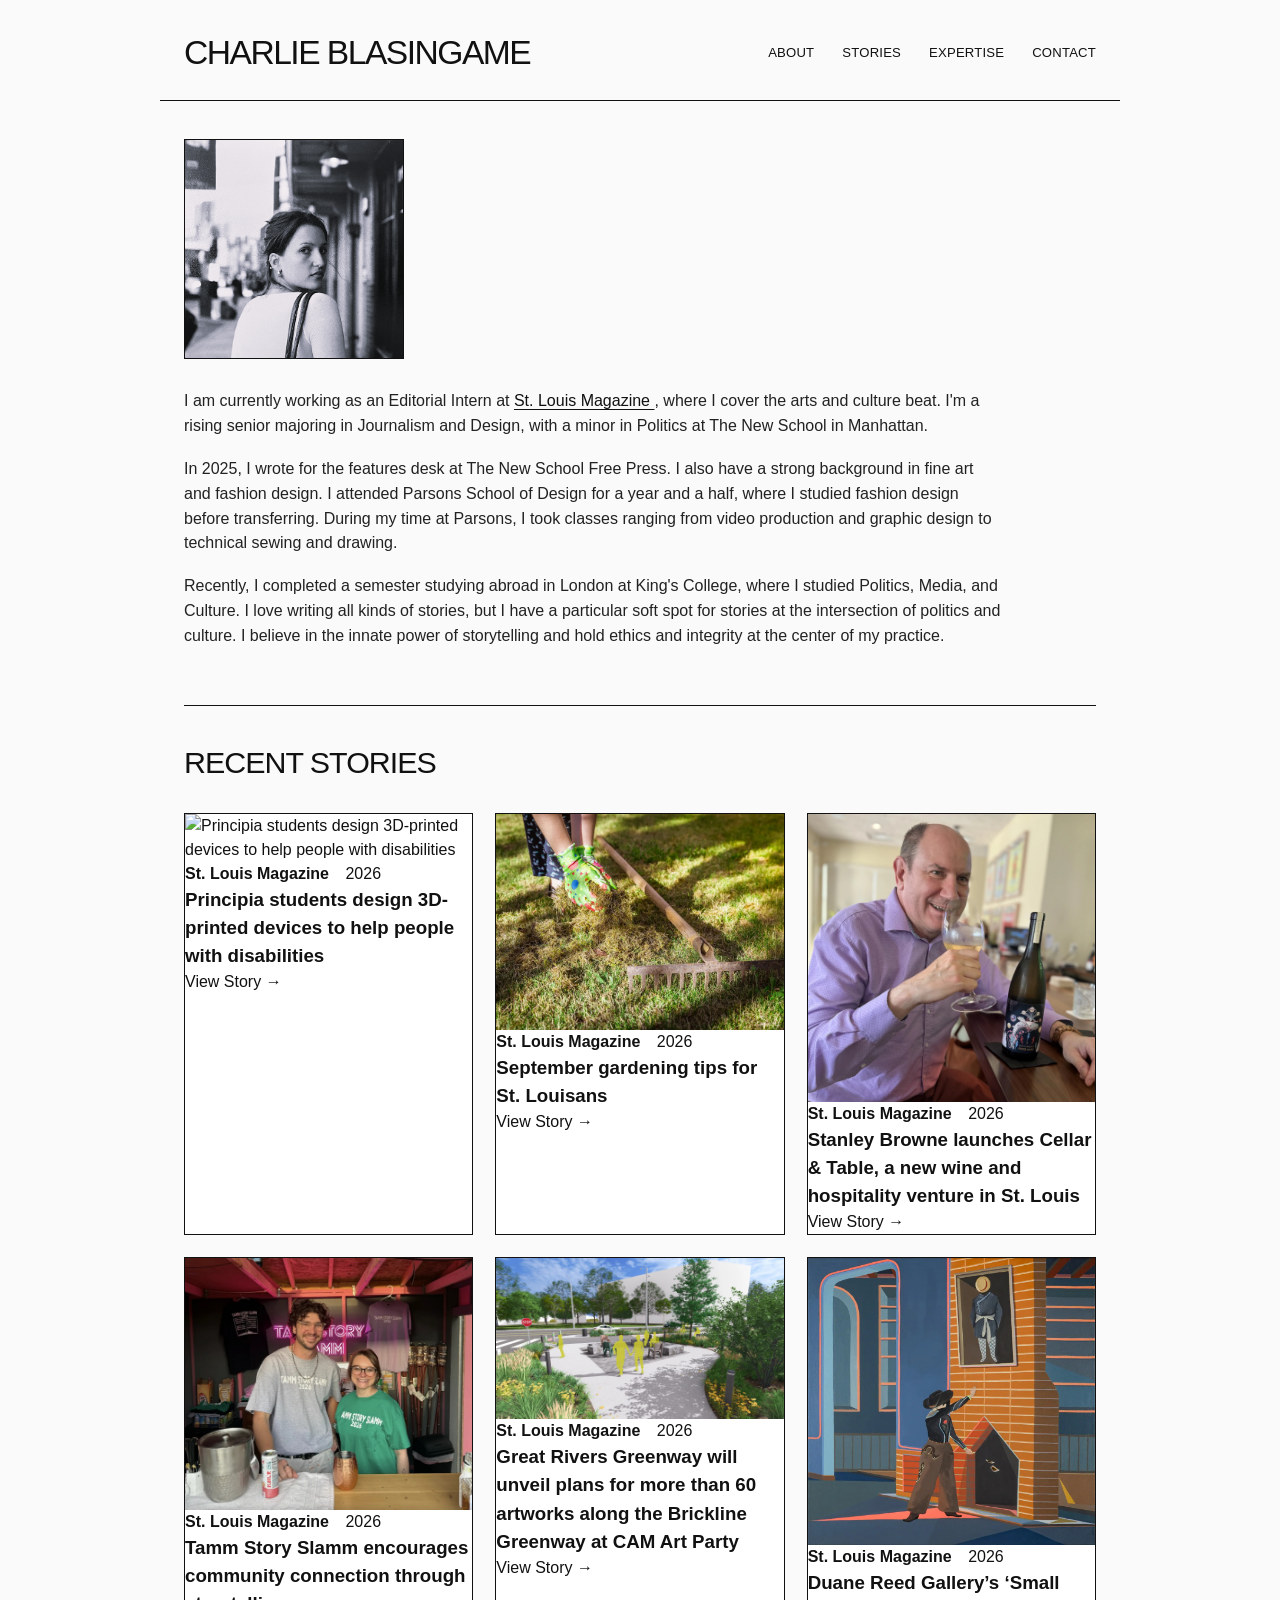
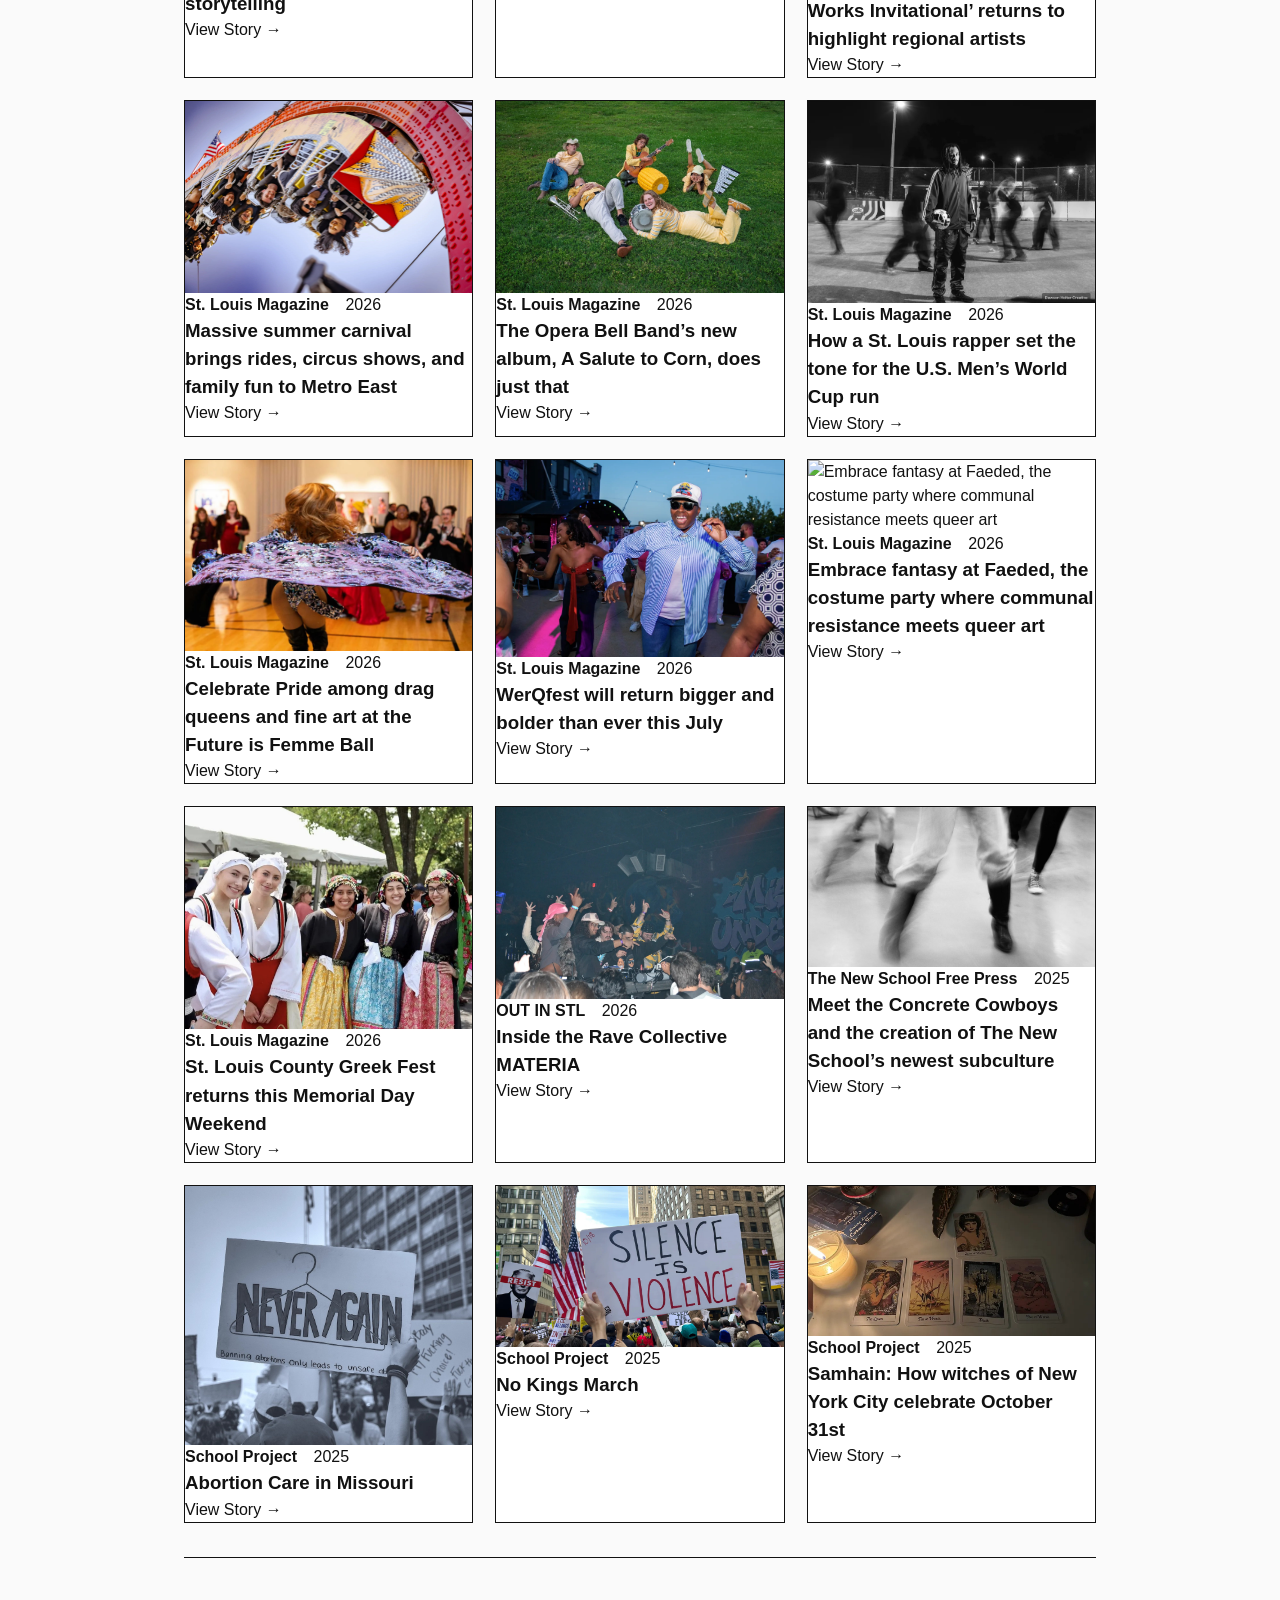
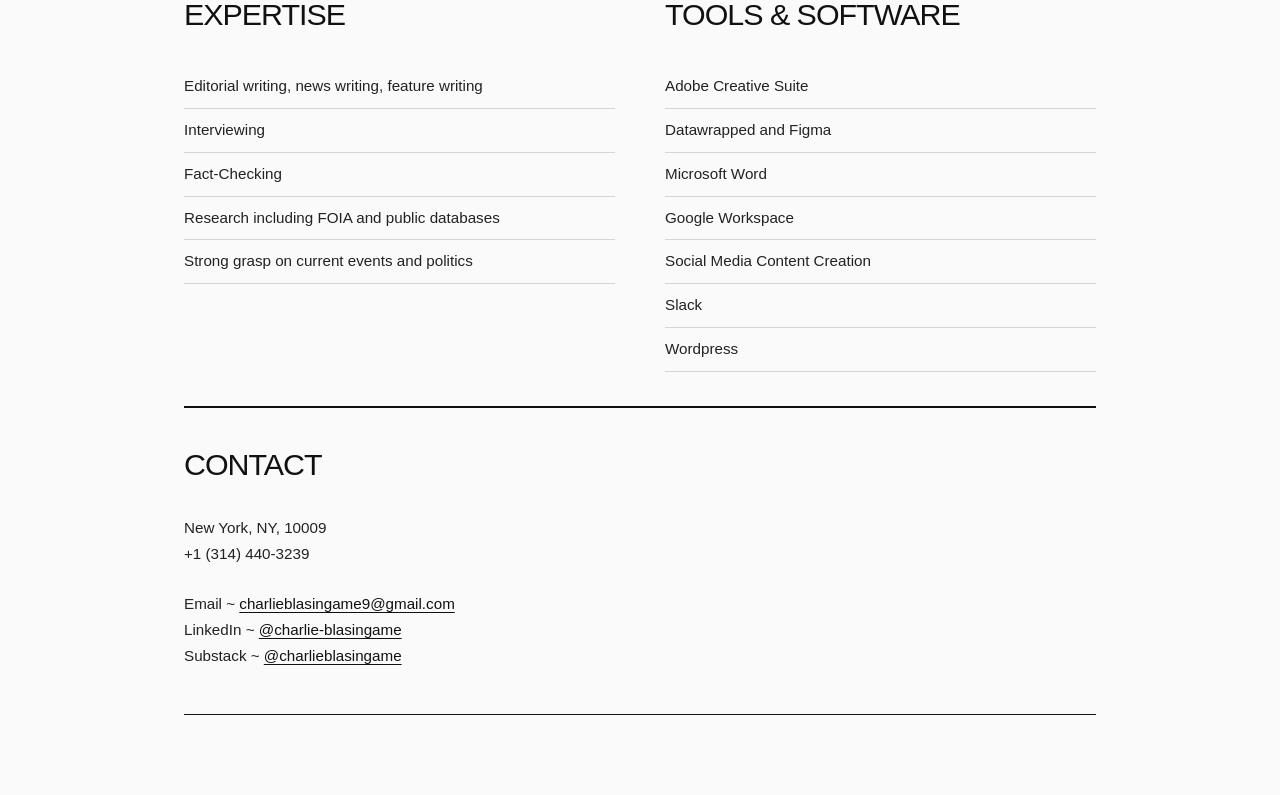
==== index.html @ 8c3e6a8a "Add files via upload" ====
<!DOCTYPE html>
<html lang="en">

<head>

    <meta charset="UTF-8">

    <meta name="viewport" content="width=device-width, initial-scale=1.0">

    <title>Charlie Blasingame | Portfolio</title>

    <link rel="stylesheet" href="style.css">

</head>


<body>


    <!-- =========================================
         HEADER / NAVIGATION
    ========================================== -->

    <header>

        <div class="site-title">
            Charlie Blasingame
        </div>

        <nav>

            <a href="#about">
                About
            </a>

            <a href="#stories">
                Stories
            </a>

            <a href="#expertise">
                Expertise
            </a>

            <a href="#contact">
                Contact
            </a>

        </nav>

    </header>



    <main class="container">


        <!-- =========================================
             ABOUT
        ========================================== -->

        <section id="about" class="about-section">


            <div class="profile-image-container">

                <!--
                    Place your profile photo here:
                    images/profile.jpg
                -->

                <img
                    src="images/profile.jpg"
                    alt="Charlie Blasingame"
                    class="profile-img"
                >

            </div>



            <div class="bio-content">


                <p>
                    I am currently working as an Editorial Intern at
                    <a
                        href="https://www.stlmag.com/author/charlie-blasingame/"
                        target="_blank"
                    >
                        St. Louis Magazine
                    </a>,
                    where I cover the arts and culture beat. I'm a rising senior
                    majoring in Journalism and Design, with a minor in Politics
                    at The New School in Manhattan.
                </p>


                <p>
                    In 2025, I wrote for the features desk at The New School
                    Free Press. I also have a strong background in fine art and
                    fashion design. I attended Parsons School of Design for a
                    year and a half, where I studied fashion design before
                    transferring. During my time at Parsons, I took classes
                    ranging from video production and graphic design to
                    technical sewing and drawing.
                </p>


                <p>
                    Recently, I completed a semester studying abroad in London
                    at King's College, where I studied Politics, Media, and
                    Culture. I love writing all kinds of stories, but I have a
                    particular soft spot for stories at the intersection of
                    politics and culture. I believe in the innate power of
                    storytelling and hold ethics and integrity at the center
                    of my practice.
                </p>


            </div>

        </section>



        <!-- =========================================
             DIVIDER
        ========================================== -->

        <hr class="divider">



        <!-- =========================================
             STORIES
        ========================================== -->

        <section id="stories" class="stories-section">


            <h2 class="section-title">
                Recent Stories
            </h2>


            <!--
                Story cards are automatically generated
                by script.js
            -->

            <div
                class="stories-grid"
                id="stories-grid"
            ></div>


        </section>



        <!-- =========================================
             DIVIDER
        ========================================== -->

        <hr class="divider">



        <!-- =========================================
             EXPERTISE & TOOLS
        ========================================== -->

        <section
            id="expertise"
            class="skills-section"
        >


            <!-- EXPERTISE -->

            <div class="skills-col">


                <h2 class="section-title">
                    Expertise
                </h2>


                <ul class="clean-list">

                    <li>
                        Editorial writing, news writing, feature writing
                    </li>

                    <li>
                        Interviewing
                    </li>

                    <li>
                        Fact-Checking
                    </li>

                    <li>
                        Research including FOIA and public databases
                    </li>

                    <li>
                        Strong grasp on current events and politics
                    </li>

                </ul>


            </div>



            <!-- TOOLS -->

            <div class="skills-col">


                <h2 class="section-title">
                    Tools &amp; Software
                </h2>


                <ul class="clean-list">

                    <li>
                        Adobe Creative Suite
                    </li>

                    <li>
                        Datawrapped and Figma
                    </li>

                    <li>
                        Microsoft Word
                    </li>

                    <li>
                        Google Workspace
                    </li>

                    <li>
                        Social Media Content Creation
                    </li>

                    <li>
                        Slack
                    </li>

                    <li>
                        Wordpress
                    </li>

                </ul>


            </div>


        </section>



        <!-- =========================================
             DIVIDER
        ========================================== -->

        <hr class="divider">



        <!-- =========================================
             CONTACT
        ========================================== -->

        <section
            id="contact"
            class="contact-section"
        >


            <h2 class="section-title">
                Contact
            </h2>


            <p>
                New York, NY, 10009
            </p>


            <p>
                +1 (314) 440-3239
            </p>


            <br>


            <p>
                Email ~
                <a href="mailto:charlieblasingame9@gmail.com">
                    charlieblasingame9@gmail.com
                </a>
            </p>


            <p>
                LinkedIn ~
                <a
                    href="https://linkedin.com/in/charlie-blasingame"
                    target="_blank"
                >
                    @charlie-blasingame
                </a>
            </p>


            <p>
                Substack ~
                <a
                    href="https://substack.com/@charlieblasingame"
                    target="_blank"
                >
                    @charlieblasingame
                </a>
            </p>


        </section>


    </main>



    <!-- =========================================
         STORY ARTICLE MODAL
    ========================================== -->

    <div
        id="story-modal"
        class="modal"
    >


        <div class="modal-content">


            <!-- CLOSE BUTTON -->

            <button
                class="close-btn"
                id="close-modal"
                aria-label="Close article preview"
            >
                &times;
            </button>



            <!-- STORY IMAGE -->

            <img
                id="modal-image"
                src=""
                alt=""
                class="modal-cover"
            >



            <!-- PUBLICATION / YEAR -->

            <div class="modal-meta">

                <span
                    id="modal-publication"
                    class="pub-tag"
                ></span>


                <span
                    id="modal-year"
                    class="year-tag"
                ></span>

            </div>



            <!-- STORY TITLE -->

            <h2
                id="modal-title"
                class="modal-heading"
            ></h2>



            <!-- STORY DESCRIPTION -->

            <div
                id="modal-overview"
                class="modal-description"
            ></div>



            <!-- ORIGINAL ARTICLE -->

            <a
                id="modal-link"
                href="#"
                target="_blank"
                class="read-more-btn"
            >
                Read Original Article &rarr;
            </a>


        </div>


    </div>



    <!-- =========================================
         JAVASCRIPT
    ========================================== -->

    <script src="script.js"></script>


</body>

</html>
---- style.css ----
/*
   CHARLIE BLASINGAME
   Editorial Journalism Portfolio
   Inspired by the clean typographic layout
   of the supplied reference image
*/


/* =========================================
   GLOBAL RESET
========================================= */

* {
    box-sizing: border-box;
    margin: 0;
    padding: 0;
}


/* =========================================
   SMOOTH SCROLLING
========================================= */

html {
    scroll-behavior: smooth;
}


/* =========================================
   BODY
========================================= */

body {
    font-family: Helvetica, Arial, sans-serif;
    background-color: #fafafa;
    color: #111;
    line-height: 1.5;
    padding-bottom: 80px;
}


/* Prevent background scrolling when modal is open */

body.modal-open {
    overflow: hidden;
}


/* =========================================
   MAIN CONTAINER
========================================= */

.container {
    max-width: 960px;
    margin: 0 auto;
    padding: 0 24px;
}


/* =========================================
   HEADER
========================================= */

header {
    max-width: 960px;
    margin: 0 auto;

    padding: 28px 24px 22px;

    display: flex;
    justify-content: space-between;
    align-items: center;

    border-bottom: 1px solid #111;
}


/* =========================================
   SITE TITLE
========================================= */

.site-title {
    font-family: Helvetica, Arial, sans-serif;

    font-size: 2.1rem;

    font-weight: 400;

    letter-spacing: -1.5px;

    color: #111;

    text-transform: uppercase;
}


/* =========================================
   NAVIGATION
========================================= */

nav {
    display: flex;
    align-items: center;
}


nav a {
    font-family: Helvetica, Arial, sans-serif;

    text-decoration: none;

    color: #111;

    margin-left: 28px;

    font-size: 0.82rem;

    font-weight: 400;

    text-transform: uppercase;

    letter-spacing: 0.2px;

    transition: opacity 0.2s ease;
}


nav a:hover {
    opacity: 0.5;
}


/* =========================================
   ABOUT SECTION
========================================= */

.about-section {
    margin-top: 0;

    padding-top: 38px;
    padding-bottom: 38px;
}


/* =========================================
   PROFILE IMAGE
========================================= */

.profile-image-container {
    margin-bottom: 30px;
}


.profile-img {
    width: 220px;
    height: 220px;

    object-fit: cover;

    border-radius: 0;

    border: 1px solid #111;

    display: block;
}


/* =========================================
   BIO
========================================= */

.bio-content p {
    font-family: Helvetica, Arial, sans-serif;

    font-size: 1rem;

    line-height: 1.55;

    color: #222;

    margin-bottom: 18px;

    max-width: 820px;
}


.bio-content a {
    color: #111;

    text-decoration: underline;

    text-underline-offset: 3px;
}


/* =========================================
   HORIZONTAL LINES
========================================= */

/*
   These create the strong editorial
   magazine-style section divisions.
*/

.divider {
    border: none;

    border-top: 1px solid #111;

    margin: 0;

    height: 0;
}


/* =========================================
   SECTION TITLES
========================================= */

.section-title {
    font-family: Helvetica, Arial, sans-serif;

    font-size: 1.9rem;

    font-weight: 400;

    letter-spacing: -1px;

    text-transform: uppercase;

    color: #111;

    margin-bottom: 28px;
}


/* =========================================
   STORIES SECTION
========================================= */

.stories-section {
    padding-top: 34px;
    padding-bottom: 34px;
}


/* =========================================
   STORIES GRID
========================================= */

.stories-grid {
    display: grid;

    grid-template-columns:
        repeat(auto-fill, minmax(280px, 1fr));

    gap: 22px;
}


/* =========================================
   STORY CARDS
========================================= */

.story-card {
    background: #fff;

    border: 1px solid #111;

    cursor: pointer;

    display: flex;

    flex-direction: column;

    transition:
        transform 0.2s ease,
        box-shadow 0.2s ease;
}


.story-card:hover {
    transform: translateY(-3px);

    box-shadow:
        5px 5px 0 #111;
}


/* =========================================
   CARD IMAGE
========================================= */

.card-image {
    width: 100%;

    height: 180px;

    object-fit: cover;

    display: block;

    border-bottom: 1px solid #111;
}


/* =========================================
   CARD BODY
========================================= */

.card-body {
    padding: 17px;

    display: flex;

    flex-direction: column;

    flex-grow: 1;
}


/* =========================================
   CARD META
========================================= */

.card-meta {
    display: flex;

    justify-content: space-between;

    font-family: Helvetica, Arial, sans-serif;

    font-size: 0.7rem;

    color: #555;

    text-transform: uppercase;

    letter-spacing: 0.4px;

    margin-bottom: 12px;
}


/* =========================================
   CARD TITLE
========================================= */

.card-title {
    font-family: Helvetica, Arial, sans-serif;

    font-size: 1.15rem;

    line-height: 1.25;

    color: #111;

    font-weight: 500;

    letter-spacing: -0.3px;
}


/* =========================================
   EXPERTISE SECTION
========================================= */

.skills-section {
    display: grid;

    grid-template-columns: 1fr 1fr;

    gap: 50px;

    padding-top: 34px;
    padding-bottom: 34px;
}


/* =========================================
   LISTS
========================================= */

.clean-list {
    list-style: none;
}


.clean-list li {
    font-family: Helvetica, Arial, sans-serif;

    font-size: 0.95rem;

    color: #222;

    padding: 10px 0;

    border-bottom: 1px solid #d5d5d5;
}


/* =========================================
   CONTACT SECTION
========================================= */

/*
   The contact section now has a line above
   and a line below, like the reference.
*/

.contact-section {
    padding-top: 34px;

    padding-bottom: 45px;

    border-top: 1px solid #111;

    border-bottom: 1px solid #111;
}


/* =========================================
   CONTACT TEXT
========================================= */

.contact-section p {
    font-family: Helvetica, Arial, sans-serif;

    font-size: 0.95rem;

    line-height: 1.7;

    color: #222;
}


.contact-section a {
    color: #111;

    text-decoration: underline;

    text-underline-offset: 3px;
}


/* =========================================
   MODAL
========================================= */

.modal {
    display: none;

    position: fixed;

    top: 0;
    left: 0;

    width: 100%;
    height: 100%;

    background: rgba(0, 0, 0, 0.75);

    z-index: 1000;

    justify-content: center;

    align-items: center;

    padding: 20px;
}


/* =========================================
   MODAL CONTENT
========================================= */

.modal-content {
    background: #fff;

    max-width: 600px;

    width: 100%;

    padding: 32px;

    position: relative;

    border-radius: 0;

    border: 1px solid #111;

    max-height: 90vh;

    overflow-y: auto;
}


/* =========================================
   CLOSE BUTTON
========================================= */

.close-btn {
    position: absolute;

    top: 12px;

    right: 18px;

    font-size: 2rem;

    line-height: 1;

    background: none;

    border: none;

    cursor: pointer;

    color: #111;

    font-family: Helvetica, Arial, sans-serif;
}


/* =========================================
   MODAL IMAGE
========================================= */

.modal-cover {
    width: 100%;

    height: 240px;

    object-fit: cover;

    margin-bottom: 20px;

    border-bottom: 1px solid #111;
}


/* =========================================
   MODAL META
========================================= */

.modal-meta {
    margin-bottom: 10px;

    font-family: Helvetica, Arial, sans-serif;

    font-size: 0.75rem;

    color: #555;

    text-transform: uppercase;
}


.pub-tag {
    font-weight: 600;

    margin-right: 12px;
}


/* =========================================
   MODAL HEADING
========================================= */

.modal-heading {
    font-family: Helvetica, Arial, sans-serif;

    font-size: 1.6rem;

    line-height: 1.2;

    font-weight: 500;

    letter-spacing: -0.5px;

    margin-bottom: 16px;
}


/* =========================================
   MODAL DESCRIPTION
========================================= */

.modal-description {
    font-family: Helvetica, Arial, sans-serif;

    font-size: 0.95rem;

    line-height: 1.6;

    color: #333;

    margin-bottom: 24px;
}


/* =========================================
   READ ARTICLE BUTTON
========================================= */

.read-more-btn {
    display: inline-block;

    background: #111;

    color: #fff;

    padding: 12px 24px;

    text-decoration: none;

    font-family: Helvetica, Arial, sans-serif;

    font-size: 0.8rem;

    text-transform: uppercase;

    letter-spacing: 0.3px;

    transition: background 0.2s ease;
}


.read-more-btn:hover {
    background: #444;
}


/* =========================================
   RESPONSIVE DESIGN
========================================= */

@media (max-width: 650px) {

    header {
        flex-direction: column;

        align-items: flex-start;

        gap: 20px;

        padding-top: 24px;
    }


    .site-title {
        font-size: 1.8rem;
    }


    nav {
        width: 100%;

        flex-wrap: wrap;
    }


    nav a {
        margin-left: 0;

        margin-right: 20px;

        margin-bottom: 8px;
    }


    .skills-section {
        grid-template-columns: 1fr;

        gap: 35px;
    }


    .stories-grid {
        grid-template-columns: 1fr;
    }


    .profile-img {
        width: 180px;

        height: 180px;
    }


    .section-title {
        font-size: 1.6rem;
    }
}
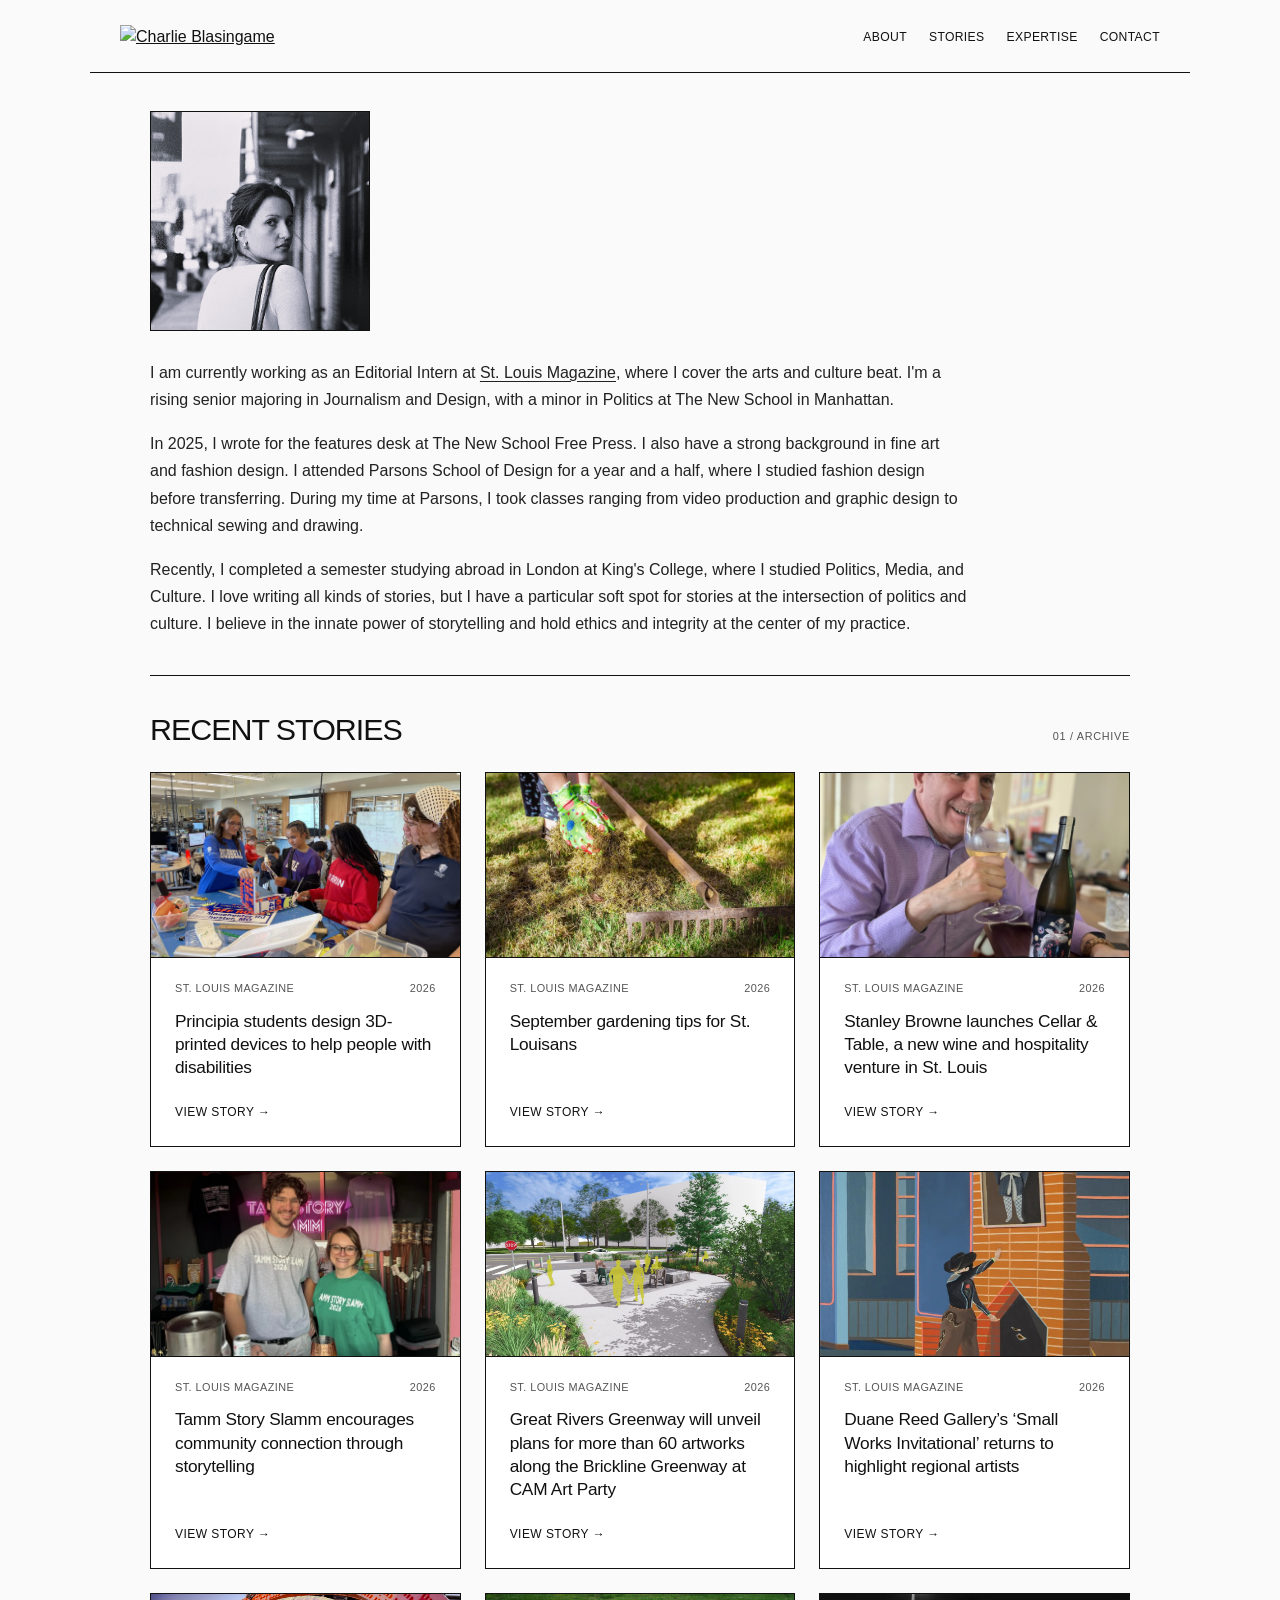
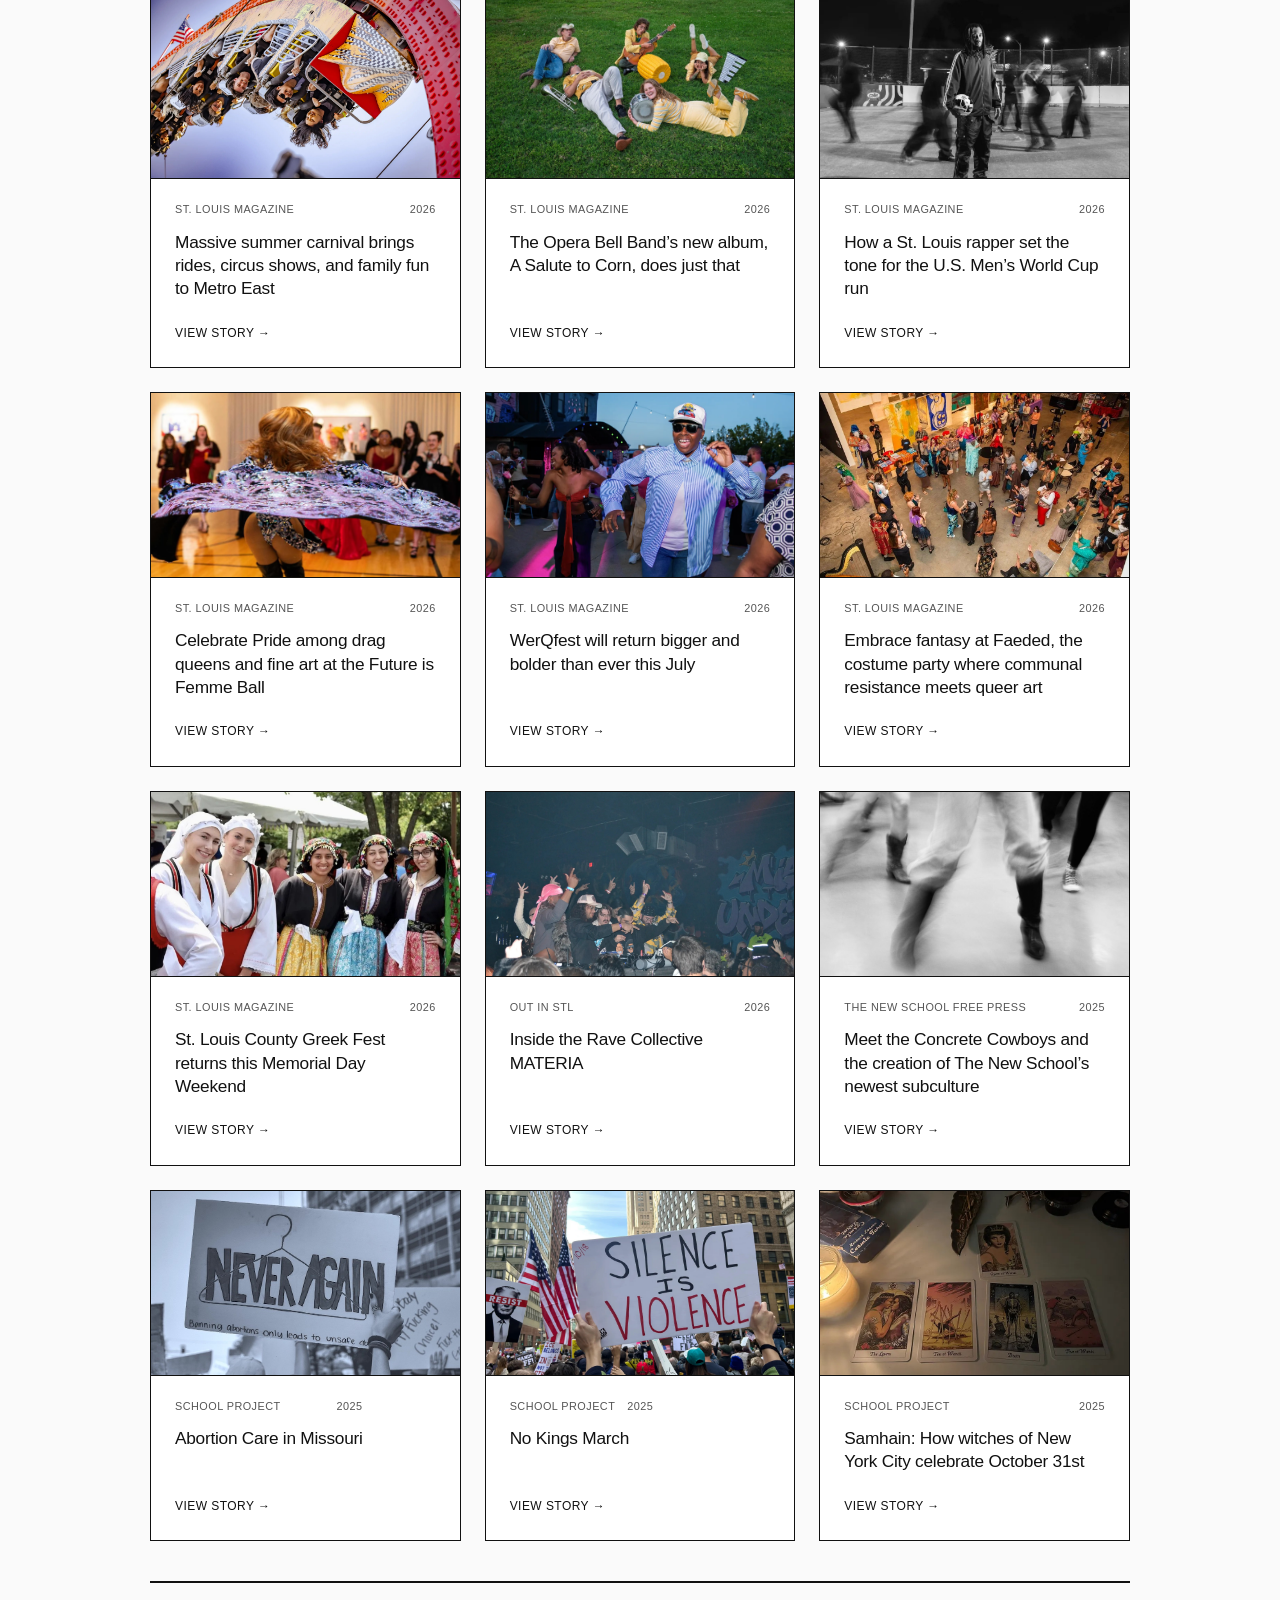
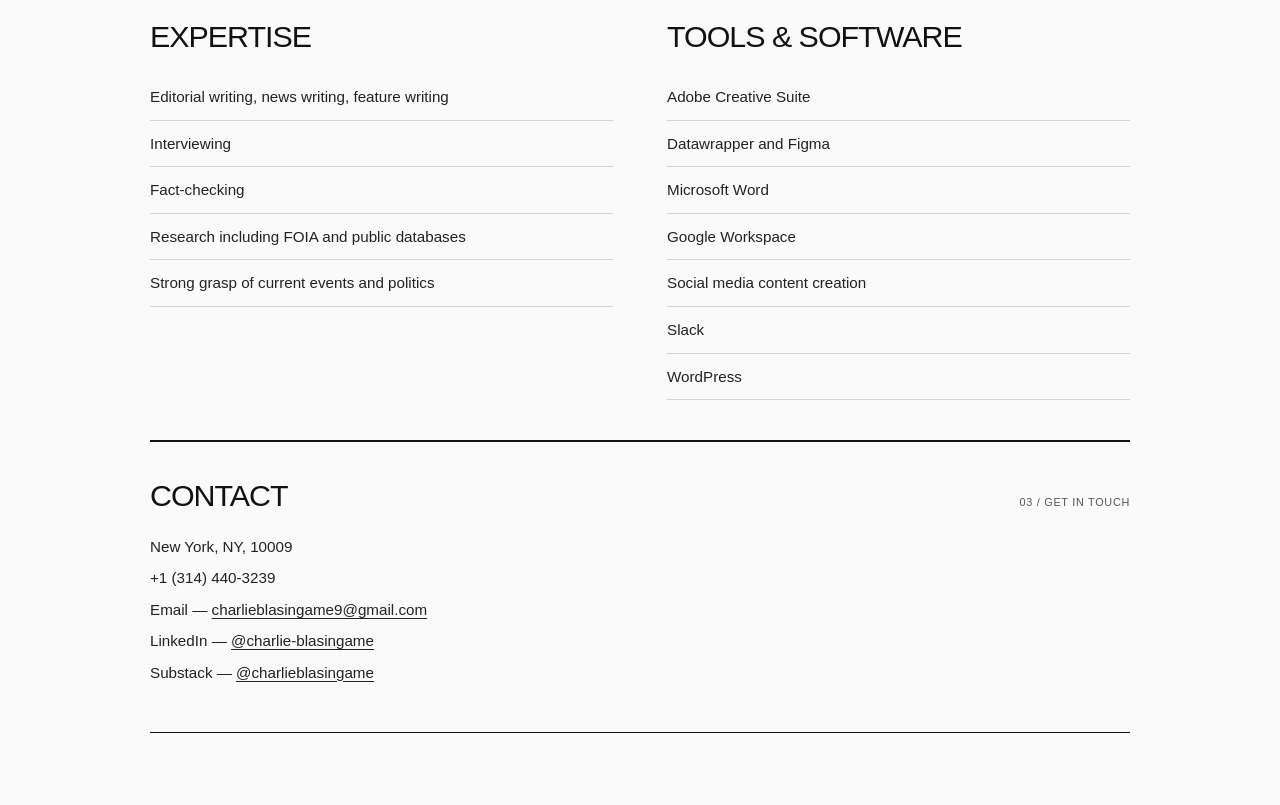
==== commit cd859465: "Add files via upload" ====
--- a/index.html
+++ b/index.html
@@ -1,442 +1,115 @@
-<!DOCTYPE html>
-<html lang="en">
-
-<head>
-
-    <meta charset="UTF-8">
-
-    <meta name="viewport" content="width=device-width, initial-scale=1.0">
-
-    <title>Charlie Blasingame | Portfolio</title>
-
-    <link rel="stylesheet" href="style.css">
-
-</head>
-
-
-<body>
-
-
-    <!-- =========================================
-         HEADER / NAVIGATION
-    ========================================== -->
-
-    <header>
-
-        <div class="site-title">
-            Charlie Blasingame
-        </div>
-
-        <nav>
-
-            <a href="#about">
-                About
-            </a>
-
-            <a href="#stories">
-                Stories
-            </a>
-
-            <a href="#expertise">
-                Expertise
-            </a>
-
-            <a href="#contact">
-                Contact
-            </a>
-
-        </nav>
-
-    </header>
-
-
-
-    <main class="container">
-
-
-        <!-- =========================================
-             ABOUT
-        ========================================== -->
-
-        <section id="about" class="about-section">
-
-
-            <div class="profile-image-container">
-
-                <!--
-                    Place your profile photo here:
-                    images/profile.jpg
-                -->
-
-                <img
-                    src="images/profile.jpg"
-                    alt="Charlie Blasingame"
-                    class="profile-img"
-                >
-
-            </div>
-
-
-
-            <div class="bio-content">
-
-
-                <p>
-                    I am currently working as an Editorial Intern at
-                    <a
-                        href="https://www.stlmag.com/author/charlie-blasingame/"
-                        target="_blank"
-                    >
-                        St. Louis Magazine
-                    </a>,
-                    where I cover the arts and culture beat. I'm a rising senior
-                    majoring in Journalism and Design, with a minor in Politics
-                    at The New School in Manhattan.
-                </p>
-
-
-                <p>
-                    In 2025, I wrote for the features desk at The New School
-                    Free Press. I also have a strong background in fine art and
-                    fashion design. I attended Parsons School of Design for a
-                    year and a half, where I studied fashion design before
-                    transferring. During my time at Parsons, I took classes
-                    ranging from video production and graphic design to
-                    technical sewing and drawing.
-                </p>
-
-
-                <p>
-                    Recently, I completed a semester studying abroad in London
-                    at King's College, where I studied Politics, Media, and
-                    Culture. I love writing all kinds of stories, but I have a
-                    particular soft spot for stories at the intersection of
-                    politics and culture. I believe in the innate power of
-                    storytelling and hold ethics and integrity at the center
-                    of my practice.
-                </p>
-
-
-            </div>
-
-        </section>
-
-
-
-        <!-- =========================================
-             DIVIDER
-        ========================================== -->
-
-        <hr class="divider">
-
-
-
-        <!-- =========================================
-             STORIES
-        ========================================== -->
-
-        <section id="stories" class="stories-section">
-
-
-            <h2 class="section-title">
-                Recent Stories
-            </h2>
-
-
-            <!--
-                Story cards are automatically generated
-                by script.js
-            -->
-
-            <div
-                class="stories-grid"
-                id="stories-grid"
-            ></div>
-
-
-        </section>
-
-
-
-        <!-- =========================================
-             DIVIDER
-        ========================================== -->
-
-        <hr class="divider">
-
-
-
-        <!-- =========================================
-             EXPERTISE & TOOLS
-        ========================================== -->
-
-        <section
-            id="expertise"
-            class="skills-section"
-        >
-
-
-            <!-- EXPERTISE -->
-
-            <div class="skills-col">
-
-
-                <h2 class="section-title">
-                    Expertise
-                </h2>
-
-
-                <ul class="clean-list">
-
-                    <li>
-                        Editorial writing, news writing, feature writing
-                    </li>
-
-                    <li>
-                        Interviewing
-                    </li>
-
-                    <li>
-                        Fact-Checking
-                    </li>
-
-                    <li>
-                        Research including FOIA and public databases
-                    </li>
-
-                    <li>
-                        Strong grasp on current events and politics
-                    </li>
-
-                </ul>
-
-
-            </div>
-
-
-
-            <!-- TOOLS -->
-
-            <div class="skills-col">
-
-
-                <h2 class="section-title">
-                    Tools &amp; Software
-                </h2>
-
-
-                <ul class="clean-list">
-
-                    <li>
-                        Adobe Creative Suite
-                    </li>
-
-                    <li>
-                        Datawrapped and Figma
-                    </li>
-
-                    <li>
-                        Microsoft Word
-                    </li>
-
-                    <li>
-                        Google Workspace
-                    </li>
-
-                    <li>
-                        Social Media Content Creation
-                    </li>
-
-                    <li>
-                        Slack
-                    </li>
-
-                    <li>
-                        Wordpress
-                    </li>
-
-                </ul>
-
-
-            </div>
-
-
-        </section>
-
-
-
-        <!-- =========================================
-             DIVIDER
-        ========================================== -->
-
-        <hr class="divider">
-
-
-
-        <!-- =========================================
-             CONTACT
-        ========================================== -->
-
-        <section
-            id="contact"
-            class="contact-section"
-        >
-
-
-            <h2 class="section-title">
-                Contact
-            </h2>
-
-
-            <p>
-                New York, NY, 10009
-            </p>
-
-
-            <p>
-                +1 (314) 440-3239
-            </p>
-
-
-            <br>
-
-
-            <p>
-                Email ~
-                <a href="mailto:charlieblasingame9@gmail.com">
-                    charlieblasingame9@gmail.com
-                </a>
-            </p>
-
-
-            <p>
-                LinkedIn ~
-                <a
-                    href="https://linkedin.com/in/charlie-blasingame"
-                    target="_blank"
-                >
-                    @charlie-blasingame
-                </a>
-            </p>
-
-
-            <p>
-                Substack ~
-                <a
-                    href="https://substack.com/@charlieblasingame"
-                    target="_blank"
-                >
-                    @charlieblasingame
-                </a>
-            </p>
-
-
-        </section>
-
-
-    </main>
-
-
-
-    <!-- =========================================
-         STORY ARTICLE MODAL
-    ========================================== -->
-
-    <div
-        id="story-modal"
-        class="modal"
-    >
-
-
-        <div class="modal-content">
-
-
-            <!-- CLOSE BUTTON -->
-
-            <button
-                class="close-btn"
-                id="close-modal"
-                aria-label="Close article preview"
-            >
-                &times;
-            </button>
-
-
-
-            <!-- STORY IMAGE -->
-
-            <img
-                id="modal-image"
-                src=""
-                alt=""
-                class="modal-cover"
-            >
-
-
-
-            <!-- PUBLICATION / YEAR -->
-
-            <div class="modal-meta">
-
-                <span
-                    id="modal-publication"
-                    class="pub-tag"
-                ></span>
-
-
-                <span
-                    id="modal-year"
-                    class="year-tag"
-                ></span>
-
-            </div>
-
-
-
-            <!-- STORY TITLE -->
-
-            <h2
-                id="modal-title"
-                class="modal-heading"
-            ></h2>
-
-
-
-            <!-- STORY DESCRIPTION -->
-
-            <div
-                id="modal-overview"
-                class="modal-description"
-            ></div>
-
-
-
-            <!-- ORIGINAL ARTICLE -->
-
-            <a
-                id="modal-link"
-                href="#"
-                target="_blank"
-                class="read-more-btn"
-            >
-                Read Original Article &rarr;
-            </a>
-
-
-        </div>
-
-
-    </div>
-
-
-
-    <!-- =========================================
-         JAVASCRIPT
-    ========================================== -->
-
-    <script src="script.js"></script>
-
-
-</body>
-
-</html>+<!DOCTYPE html>
+<html lang="en">
+<head>
+    <meta charset="UTF-8">
+    <meta name="viewport" content="width=device-width, initial-scale=1.0">
+    <meta name="description" content="Charlie Blasingame's journalism portfolio. Selected reporting, arts and culture stories, and editorial work.">
+    <title>Charlie Blasingame | Portfolio</title>
+    <link rel="stylesheet" href="style.css">
+</head>
+<body>
+    <header class="site-header">
+        <a class="site-brand" href="#top" aria-label="Charlie Blasingame, home">
+            <img src="images/charlie-signature.png" alt="Charlie Blasingame" class="site-signature">
+        </a>
+        <nav aria-label="Main navigation">
+            <a href="#about">About</a>
+            <a href="#stories">Stories</a>
+            <a href="#collected-stories" id="collected-nav-link" hidden>Collected Stories</a>
+            <a href="#expertise">Expertise</a>
+            <a href="#contact">Contact</a>
+        </nav>
+    </header>
+
+    <main class="container" id="top">
+        <section id="about" class="about-section">
+            <div class="profile-image-container">
+                <img src="images/profile.jpg" alt="Charlie Blasingame" class="profile-img">
+            </div>
+            <div class="bio-content">
+                <p>I am currently working as an Editorial Intern at <a href="https://www.stlmag.com/author/charlie-blasingame/" target="_blank" rel="noopener noreferrer">St. Louis Magazine</a>, where I cover the arts and culture beat. I'm a rising senior majoring in Journalism and Design, with a minor in Politics at The New School in Manhattan.</p>
+                <p>In 2025, I wrote for the features desk at The New School Free Press. I also have a strong background in fine art and fashion design. I attended Parsons School of Design for a year and a half, where I studied fashion design before transferring. During my time at Parsons, I took classes ranging from video production and graphic design to technical sewing and drawing.</p>
+                <p>Recently, I completed a semester studying abroad in London at King's College, where I studied Politics, Media, and Culture. I love writing all kinds of stories, but I have a particular soft spot for stories at the intersection of politics and culture. I believe in the innate power of storytelling and hold ethics and integrity at the center of my practice.</p>
+            </div>
+        </section>
+
+        <hr class="divider">
+
+        <section id="stories" class="stories-section">
+            <div class="section-heading-row">
+                <h2 class="section-title">Recent Stories</h2>
+                <span class="section-index">01 / ARCHIVE</span>
+            </div>
+            <div class="stories-grid" id="stories-grid" aria-live="polite"></div>
+        </section>
+
+        <hr class="divider">
+
+        <section id="collected-stories" class="collected-section" hidden>
+            <div class="section-heading-row">
+                <h2 class="section-title">Collected Stories</h2>
+                <span class="section-index">02 / SELECTED WORK</span>
+            </div>
+            <p class="section-intro">A curated selection of work that highlights reporting, research, interviewing, and storytelling.</p>
+            <div class="stories-grid collected-grid" id="collected-stories-grid" aria-live="polite"></div>
+        </section>
+
+        <hr class="divider">
+
+        <section id="expertise" class="skills-section">
+            <div class="skills-col">
+                <h2 class="section-title">Expertise</h2>
+                <ul class="clean-list">
+                    <li>Editorial writing, news writing, feature writing</li>
+                    <li>Interviewing</li>
+                    <li>Fact-checking</li>
+                    <li>Research including FOIA and public databases</li>
+                    <li>Strong grasp of current events and politics</li>
+                </ul>
+            </div>
+            <div class="skills-col">
+                <h2 class="section-title">Tools &amp; Software</h2>
+                <ul class="clean-list">
+                    <li>Adobe Creative Suite</li>
+                    <li>Datawrapper and Figma</li>
+                    <li>Microsoft Word</li>
+                    <li>Google Workspace</li>
+                    <li>Social media content creation</li>
+                    <li>Slack</li>
+                    <li>WordPress</li>
+                </ul>
+            </div>
+        </section>
+
+        <hr class="divider">
+
+        <section id="contact" class="contact-section">
+            <div class="section-heading-row">
+                <h2 class="section-title">Contact</h2>
+                <span class="section-index">03 / GET IN TOUCH</span>
+            </div>
+            <p>New York, NY, 10009</p>
+            <p>+1 (314) 440-3239</p>
+            <p>Email — <a href="mailto:charlieblasingame9@gmail.com">charlieblasingame9@gmail.com</a></p>
+            <p>LinkedIn — <a href="https://linkedin.com/in/charlie-blasingame" target="_blank" rel="noopener noreferrer">@charlie-blasingame</a></p>
+            <p>Substack — <a href="https://substack.com/@charlieblasingame" target="_blank" rel="noopener noreferrer">@charlieblasingame</a></p>
+        </section>
+    </main>
+
+    <div id="story-modal" class="modal" role="dialog" aria-modal="true" aria-labelledby="modal-title" aria-hidden="true">
+        <div class="modal-content">
+            <button class="close-btn" id="close-modal" aria-label="Close article preview">&times;</button>
+            <img id="modal-image" src="" alt="" class="modal-cover">
+            <div class="modal-meta">
+                <span id="modal-publication" class="pub-tag"></span>
+                <span id="modal-year" class="year-tag"></span>
+            </div>
+            <h2 id="modal-title" class="modal-heading"></h2>
+            <div id="modal-overview" class="modal-description"></div>
+            <a id="modal-link" href="#" target="_blank" rel="noopener noreferrer" class="read-more-btn">Read Original Article &rarr;</a>
+        </div>
+    </div>
+
+    <script src="script.js"></script>
+</body>
+</html>
--- a/style.css
+++ b/style.css
@@ -1,694 +1,80 @@
-/*
-   CHARLIE BLASINGAME
-   Editorial Journalism Portfolio
-   Inspired by the clean typographic layout
-   of the supplied reference image
-*/
-
-
-/* =========================================
-   GLOBAL RESET
-========================================= */
-
-* {
-    box-sizing: border-box;
-    margin: 0;
-    padding: 0;
-}
-
-
-/* =========================================
-   SMOOTH SCROLLING
-========================================= */
-
-html {
-    scroll-behavior: smooth;
-}
-
-
-/* =========================================
-   BODY
-========================================= */
-
-body {
-    font-family: Helvetica, Arial, sans-serif;
-    background-color: #fafafa;
-    color: #111;
-    line-height: 1.5;
-    padding-bottom: 80px;
-}
-
-
-/* Prevent background scrolling when modal is open */
-
-body.modal-open {
-    overflow: hidden;
-}
-
-
-/* =========================================
-   MAIN CONTAINER
-========================================= */
-
-.container {
-    max-width: 960px;
-    margin: 0 auto;
-    padding: 0 24px;
-}
-
-
-/* =========================================
-   HEADER
-========================================= */
-
-header {
-    max-width: 960px;
-    margin: 0 auto;
-
-    padding: 28px 24px 22px;
-
-    display: flex;
-    justify-content: space-between;
-    align-items: center;
-
-    border-bottom: 1px solid #111;
-}
-
-
-/* =========================================
-   SITE TITLE
-========================================= */
-
-.site-title {
-    font-family: Helvetica, Arial, sans-serif;
-
-    font-size: 2.1rem;
-
-    font-weight: 400;
-
-    letter-spacing: -1.5px;
-
-    color: #111;
-
-    text-transform: uppercase;
-}
-
-
-/* =========================================
-   NAVIGATION
-========================================= */
-
-nav {
-    display: flex;
-    align-items: center;
-}
-
-
-nav a {
-    font-family: Helvetica, Arial, sans-serif;
-
-    text-decoration: none;
-
-    color: #111;
-
-    margin-left: 28px;
-
-    font-size: 0.82rem;
-
-    font-weight: 400;
-
-    text-transform: uppercase;
-
-    letter-spacing: 0.2px;
-
-    transition: opacity 0.2s ease;
-}
-
-
-nav a:hover {
-    opacity: 0.5;
-}
-
-
-/* =========================================
-   ABOUT SECTION
-========================================= */
-
-.about-section {
-    margin-top: 0;
-
-    padding-top: 38px;
-    padding-bottom: 38px;
-}
-
-
-/* =========================================
-   PROFILE IMAGE
-========================================= */
-
-.profile-image-container {
-    margin-bottom: 30px;
-}
-
-
-.profile-img {
-    width: 220px;
-    height: 220px;
-
-    object-fit: cover;
-
-    border-radius: 0;
-
-    border: 1px solid #111;
-
-    display: block;
-}
-
-
-/* =========================================
-   BIO
-========================================= */
-
-.bio-content p {
-    font-family: Helvetica, Arial, sans-serif;
-
-    font-size: 1rem;
-
-    line-height: 1.55;
-
-    color: #222;
-
-    margin-bottom: 18px;
-
-    max-width: 820px;
-}
-
-
-.bio-content a {
-    color: #111;
-
-    text-decoration: underline;
-
-    text-underline-offset: 3px;
-}
-
-
-/* =========================================
-   HORIZONTAL LINES
-========================================= */
-
-/*
-   These create the strong editorial
-   magazine-style section divisions.
-*/
-
-.divider {
-    border: none;
-
-    border-top: 1px solid #111;
-
-    margin: 0;
-
-    height: 0;
-}
-
-
-/* =========================================
-   SECTION TITLES
-========================================= */
-
-.section-title {
-    font-family: Helvetica, Arial, sans-serif;
-
-    font-size: 1.9rem;
-
-    font-weight: 400;
-
-    letter-spacing: -1px;
-
-    text-transform: uppercase;
-
-    color: #111;
-
-    margin-bottom: 28px;
-}
-
-
-/* =========================================
-   STORIES SECTION
-========================================= */
-
-.stories-section {
-    padding-top: 34px;
-    padding-bottom: 34px;
-}
-
-
-/* =========================================
-   STORIES GRID
-========================================= */
-
-.stories-grid {
-    display: grid;
-
-    grid-template-columns:
-        repeat(auto-fill, minmax(280px, 1fr));
-
-    gap: 22px;
-}
-
-
-/* =========================================
-   STORY CARDS
-========================================= */
-
-.story-card {
-    background: #fff;
-
-    border: 1px solid #111;
-
-    cursor: pointer;
-
-    display: flex;
-
-    flex-direction: column;
-
-    transition:
-        transform 0.2s ease,
-        box-shadow 0.2s ease;
-}
-
-
-.story-card:hover {
-    transform: translateY(-3px);
-
-    box-shadow:
-        5px 5px 0 #111;
-}
-
-
-/* =========================================
-   CARD IMAGE
-========================================= */
-
-.card-image {
-    width: 100%;
-
-    height: 180px;
-
-    object-fit: cover;
-
-    display: block;
-
-    border-bottom: 1px solid #111;
-}
-
-
-/* =========================================
-   CARD BODY
-========================================= */
-
-.card-body {
-    padding: 17px;
-
-    display: flex;
-
-    flex-direction: column;
-
-    flex-grow: 1;
-}
-
-
-/* =========================================
-   CARD META
-========================================= */
-
-.card-meta {
-    display: flex;
-
-    justify-content: space-between;
-
-    font-family: Helvetica, Arial, sans-serif;
-
-    font-size: 0.7rem;
-
-    color: #555;
-
-    text-transform: uppercase;
-
-    letter-spacing: 0.4px;
-
-    margin-bottom: 12px;
-}
-
-
-/* =========================================
-   CARD TITLE
-========================================= */
-
-.card-title {
-    font-family: Helvetica, Arial, sans-serif;
-
-    font-size: 1.15rem;
-
-    line-height: 1.25;
-
-    color: #111;
-
-    font-weight: 500;
-
-    letter-spacing: -0.3px;
-}
-
-
-/* =========================================
-   EXPERTISE SECTION
-========================================= */
-
-.skills-section {
-    display: grid;
-
-    grid-template-columns: 1fr 1fr;
-
-    gap: 50px;
-
-    padding-top: 34px;
-    padding-bottom: 34px;
-}
-
-
-/* =========================================
-   LISTS
-========================================= */
-
-.clean-list {
-    list-style: none;
-}
-
-
-.clean-list li {
-    font-family: Helvetica, Arial, sans-serif;
-
-    font-size: 0.95rem;
-
-    color: #222;
-
-    padding: 10px 0;
-
-    border-bottom: 1px solid #d5d5d5;
-}
-
-
-/* =========================================
-   CONTACT SECTION
-========================================= */
-
-/*
-   The contact section now has a line above
-   and a line below, like the reference.
-*/
-
-.contact-section {
-    padding-top: 34px;
-
-    padding-bottom: 45px;
-
-    border-top: 1px solid #111;
-
-    border-bottom: 1px solid #111;
-}
-
-
-/* =========================================
-   CONTACT TEXT
-========================================= */
-
-.contact-section p {
-    font-family: Helvetica, Arial, sans-serif;
-
-    font-size: 0.95rem;
-
-    line-height: 1.7;
-
-    color: #222;
-}
-
-
-.contact-section a {
-    color: #111;
-
-    text-decoration: underline;
-
-    text-underline-offset: 3px;
-}
-
-
-/* =========================================
-   MODAL
-========================================= */
-
-.modal {
-    display: none;
-
-    position: fixed;
-
-    top: 0;
-    left: 0;
-
-    width: 100%;
-    height: 100%;
-
-    background: rgba(0, 0, 0, 0.75);
-
-    z-index: 1000;
-
-    justify-content: center;
-
-    align-items: center;
-
-    padding: 20px;
-}
-
-
-/* =========================================
-   MODAL CONTENT
-========================================= */
-
-.modal-content {
-    background: #fff;
-
-    max-width: 600px;
-
-    width: 100%;
-
-    padding: 32px;
-
-    position: relative;
-
-    border-radius: 0;
-
-    border: 1px solid #111;
-
-    max-height: 90vh;
-
-    overflow-y: auto;
-}
-
-
-/* =========================================
-   CLOSE BUTTON
-========================================= */
-
-.close-btn {
-    position: absolute;
-
-    top: 12px;
-
-    right: 18px;
-
-    font-size: 2rem;
-
-    line-height: 1;
-
-    background: none;
-
-    border: none;
-
-    cursor: pointer;
-
-    color: #111;
-
-    font-family: Helvetica, Arial, sans-serif;
-}
-
-
-/* =========================================
-   MODAL IMAGE
-========================================= */
-
-.modal-cover {
-    width: 100%;
-
-    height: 240px;
-
-    object-fit: cover;
-
-    margin-bottom: 20px;
-
-    border-bottom: 1px solid #111;
-}
-
-
-/* =========================================
-   MODAL META
-========================================= */
-
-.modal-meta {
-    margin-bottom: 10px;
-
-    font-family: Helvetica, Arial, sans-serif;
-
-    font-size: 0.75rem;
-
-    color: #555;
-
-    text-transform: uppercase;
-}
-
-
-.pub-tag {
-    font-weight: 600;
-
-    margin-right: 12px;
-}
-
-
-/* =========================================
-   MODAL HEADING
-========================================= */
-
-.modal-heading {
-    font-family: Helvetica, Arial, sans-serif;
-
-    font-size: 1.6rem;
-
-    line-height: 1.2;
-
-    font-weight: 500;
-
-    letter-spacing: -0.5px;
-
-    margin-bottom: 16px;
-}
-
-
-/* =========================================
-   MODAL DESCRIPTION
-========================================= */
-
-.modal-description {
-    font-family: Helvetica, Arial, sans-serif;
-
-    font-size: 0.95rem;
-
-    line-height: 1.6;
-
-    color: #333;
-
-    margin-bottom: 24px;
-}
-
-
-/* =========================================
-   READ ARTICLE BUTTON
-========================================= */
-
-.read-more-btn {
-    display: inline-block;
-
-    background: #111;
-
-    color: #fff;
-
-    padding: 12px 24px;
-
-    text-decoration: none;
-
-    font-family: Helvetica, Arial, sans-serif;
-
-    font-size: 0.8rem;
-
-    text-transform: uppercase;
-
-    letter-spacing: 0.3px;
-
-    transition: background 0.2s ease;
-}
-
-
-.read-more-btn:hover {
-    background: #444;
-}
-
-
-/* =========================================
-   RESPONSIVE DESIGN
-========================================= */
-
-@media (max-width: 650px) {
-
-    header {
-        flex-direction: column;
-
-        align-items: flex-start;
-
-        gap: 20px;
-
-        padding-top: 24px;
-    }
-
-
-    .site-title {
-        font-size: 1.8rem;
-    }
-
-
-    nav {
-        width: 100%;
-
-        flex-wrap: wrap;
-    }
-
-
-    nav a {
-        margin-left: 0;
-
-        margin-right: 20px;
-
-        margin-bottom: 8px;
-    }
-
-
-    .skills-section {
-        grid-template-columns: 1fr;
-
-        gap: 35px;
-    }
-
-
-    .stories-grid {
-        grid-template-columns: 1fr;
-    }
-
-
-    .profile-img {
-        width: 180px;
-
-        height: 180px;
-    }
-
-
-    .section-title {
-        font-size: 1.6rem;
-    }
-}+/* Charlie Blasingame — editorial journalism portfolio */
+* { box-sizing: border-box; margin: 0; padding: 0; }
+html { scroll-behavior: smooth; scroll-padding-top: 24px; }
+body { font-family: Helvetica, Arial, sans-serif; background: #fafafa; color: #111; line-height: 1.55; padding-bottom: 72px; }
+body.modal-open { overflow: hidden; }
+a { color: inherit; }
+.container { max-width: 1040px; margin: 0 auto; padding: 0 30px; }
+.site-header { max-width: 1100px; margin: 0 auto; padding: 25px 30px 22px; display: flex; justify-content: space-between; align-items: center; gap: 34px; border-bottom: 1px solid #111; }
+.site-brand { display: block; flex: 0 1 450px; min-width: 0; }
+.site-signature { display: block; width: 100%; max-width: 450px; max-height: 105px; object-fit: contain; object-position: left center; }
+nav { display: flex; align-items: center; justify-content: flex-end; flex-wrap: wrap; gap: 10px 22px; }
+nav a { font-size: .76rem; text-transform: uppercase; letter-spacing: .35px; text-decoration: none; white-space: nowrap; transition: opacity .2s ease; }
+nav a:hover { opacity: .52; }
+.about-section { padding: 38px 0; }
+.profile-image-container { margin-bottom: 28px; }
+.profile-img { display: block; width: 220px; height: 220px; object-fit: cover; border: 1px solid #111; }
+.bio-content p { max-width: 820px; font-size: 1rem; line-height: 1.7; color: #222; margin-bottom: 17px; }
+.bio-content p:last-child { margin-bottom: 0; }
+.bio-content a, .contact-section a { text-decoration: underline; text-underline-offset: 3px; }
+.divider { border: 0; border-top: 1px solid #111; height: 0; }
+.stories-section, .collected-section { padding: 36px 0 40px; }
+.section-heading-row { display: flex; align-items: baseline; justify-content: space-between; gap: 18px; margin-bottom: 25px; }
+.section-title { font-size: clamp(1.5rem, 3vw, 1.9rem); line-height: 1.15; font-weight: 400; letter-spacing: -1px; text-transform: uppercase; color: #111; }
+.section-index { font-size: .68rem; letter-spacing: .7px; color: #555; white-space: nowrap; }
+.section-intro { max-width: 680px; margin: -8px 0 24px; color: #444; line-height: 1.65; }
+.stories-grid { display: grid; grid-template-columns: repeat(auto-fill, minmax(270px, 1fr)); gap: 24px; }
+.story-card { min-width: 0; background: #fff; border: 1px solid #111; cursor: pointer; display: flex; flex-direction: column; text-align: left; color: inherit; font: inherit; padding: 0; transition: transform .2s ease, box-shadow .2s ease; }
+.story-card:hover, .story-card:focus-visible { transform: translateY(-3px); box-shadow: 5px 5px 0 #111; outline-offset: 4px; }
+.story-image { display: block; width: 100%; height: 185px; object-fit: cover; border-bottom: 1px solid #111; background: #eee; }
+.story-card-content { display: flex; flex-direction: column; flex-grow: 1; padding: 23px 24px 25px; gap: 13px; }
+.story-meta { display: flex; justify-content: space-between; align-items: baseline; gap: 12px; color: #555; font-size: .68rem; line-height: 1.4; letter-spacing: .45px; text-transform: uppercase; }
+.story-meta span:first-child { overflow-wrap: anywhere; }
+.story-card h3 { font-size: 1.08rem; line-height: 1.35; font-weight: 500; letter-spacing: -.25px; overflow-wrap: anywhere; }
+.view-story { margin-top: auto; padding-top: 10px; font-size: .75rem; text-transform: uppercase; letter-spacing: .45px; }
+.collected-section[hidden] { display: none; }
+.collected-grid .story-card-content { padding: 25px 26px 27px; }
+.skills-section { display: grid; grid-template-columns: 1fr 1fr; gap: 54px; padding: 36px 0 40px; }
+.skills-col .section-title { margin-bottom: 20px; }
+.clean-list { list-style: none; }
+.clean-list li { font-size: .95rem; color: #222; padding: 11px 0; border-bottom: 1px solid #d5d5d5; }
+.contact-section { padding: 36px 0 42px; border-top: 1px solid #111; border-bottom: 1px solid #111; }
+.contact-section .section-heading-row { margin-bottom: 20px; }
+.contact-section p { font-size: .95rem; line-height: 1.8; color: #222; margin-bottom: 4px; overflow-wrap: anywhere; }
+.contact-section p:first-of-type { margin-top: 0; }
+.modal { display: none; position: fixed; inset: 0; width: 100%; height: 100%; background: rgba(0,0,0,.76); z-index: 1000; justify-content: center; align-items: center; padding: 20px; }
+.modal-content { position: relative; background: #fff; width: 100%; max-width: 650px; max-height: 90vh; overflow-y: auto; padding: 34px; border: 1px solid #111; }
+.close-btn { position: absolute; top: 9px; right: 15px; z-index: 1; border: 0; background: #fff; font-size: 2rem; line-height: 1; cursor: pointer; color: #111; }
+.modal-cover { display: block; width: 100%; height: 245px; object-fit: cover; margin-bottom: 20px; background: #eee; }
+.modal-meta { display: flex; gap: 16px; margin-bottom: 12px; font-size: .73rem; color: #555; text-transform: uppercase; letter-spacing: .3px; }
+.modal-heading { font-size: 1.65rem; line-height: 1.22; font-weight: 500; letter-spacing: -.5px; margin-bottom: 17px; padding-right: 16px; }
+.modal-description { font-size: .96rem; line-height: 1.7; color: #333; margin-bottom: 25px; overflow-wrap: anywhere; }
+.modal-description p { margin-bottom: 12px; }
+.modal-description ul { margin: 8px 0 14px 22px; }
+.read-more-btn { display: inline-block; background: #111; color: #fff; padding: 13px 20px; text-decoration: none; font-size: .76rem; text-transform: uppercase; letter-spacing: .35px; transition: background .2s ease; }
+.read-more-btn:hover { background: #444; }
+@media (max-width: 760px) {
+  .site-header { align-items: flex-start; flex-direction: column; gap: 20px; padding: 22px 24px; }
+  .site-brand { width: min(100%, 440px); flex-basis: auto; }
+  .site-signature { max-height: 90px; }
+  nav { justify-content: flex-start; gap: 10px 18px; }
+  .container { padding: 0 24px; }
+  .skills-section { grid-template-columns: 1fr; gap: 34px; }
+  .stories-grid { grid-template-columns: repeat(auto-fill, minmax(245px, 1fr)); gap: 18px; }
+}
+@media (max-width: 520px) {
+  .site-header { padding: 20px 18px; }
+  .site-signature { max-height: 72px; }
+  nav { gap: 9px 14px; }
+  nav a { font-size: .69rem; }
+  .container { padding: 0 18px; }
+  .about-section { padding: 29px 0; }
+  .profile-img { width: 180px; height: 180px; }
+  .section-heading-row { align-items: flex-start; flex-direction: column; gap: 8px; }
+  .stories-grid { grid-template-columns: 1fr; }
+  .story-card-content { padding: 21px 22px 23px; }
+  .modal { padding: 10px; }
+  .modal-content { padding: 25px 20px; max-height: 94vh; }
+  .modal-cover { height: 190px; }
+  .modal-heading { font-size: 1.35rem; }
+}
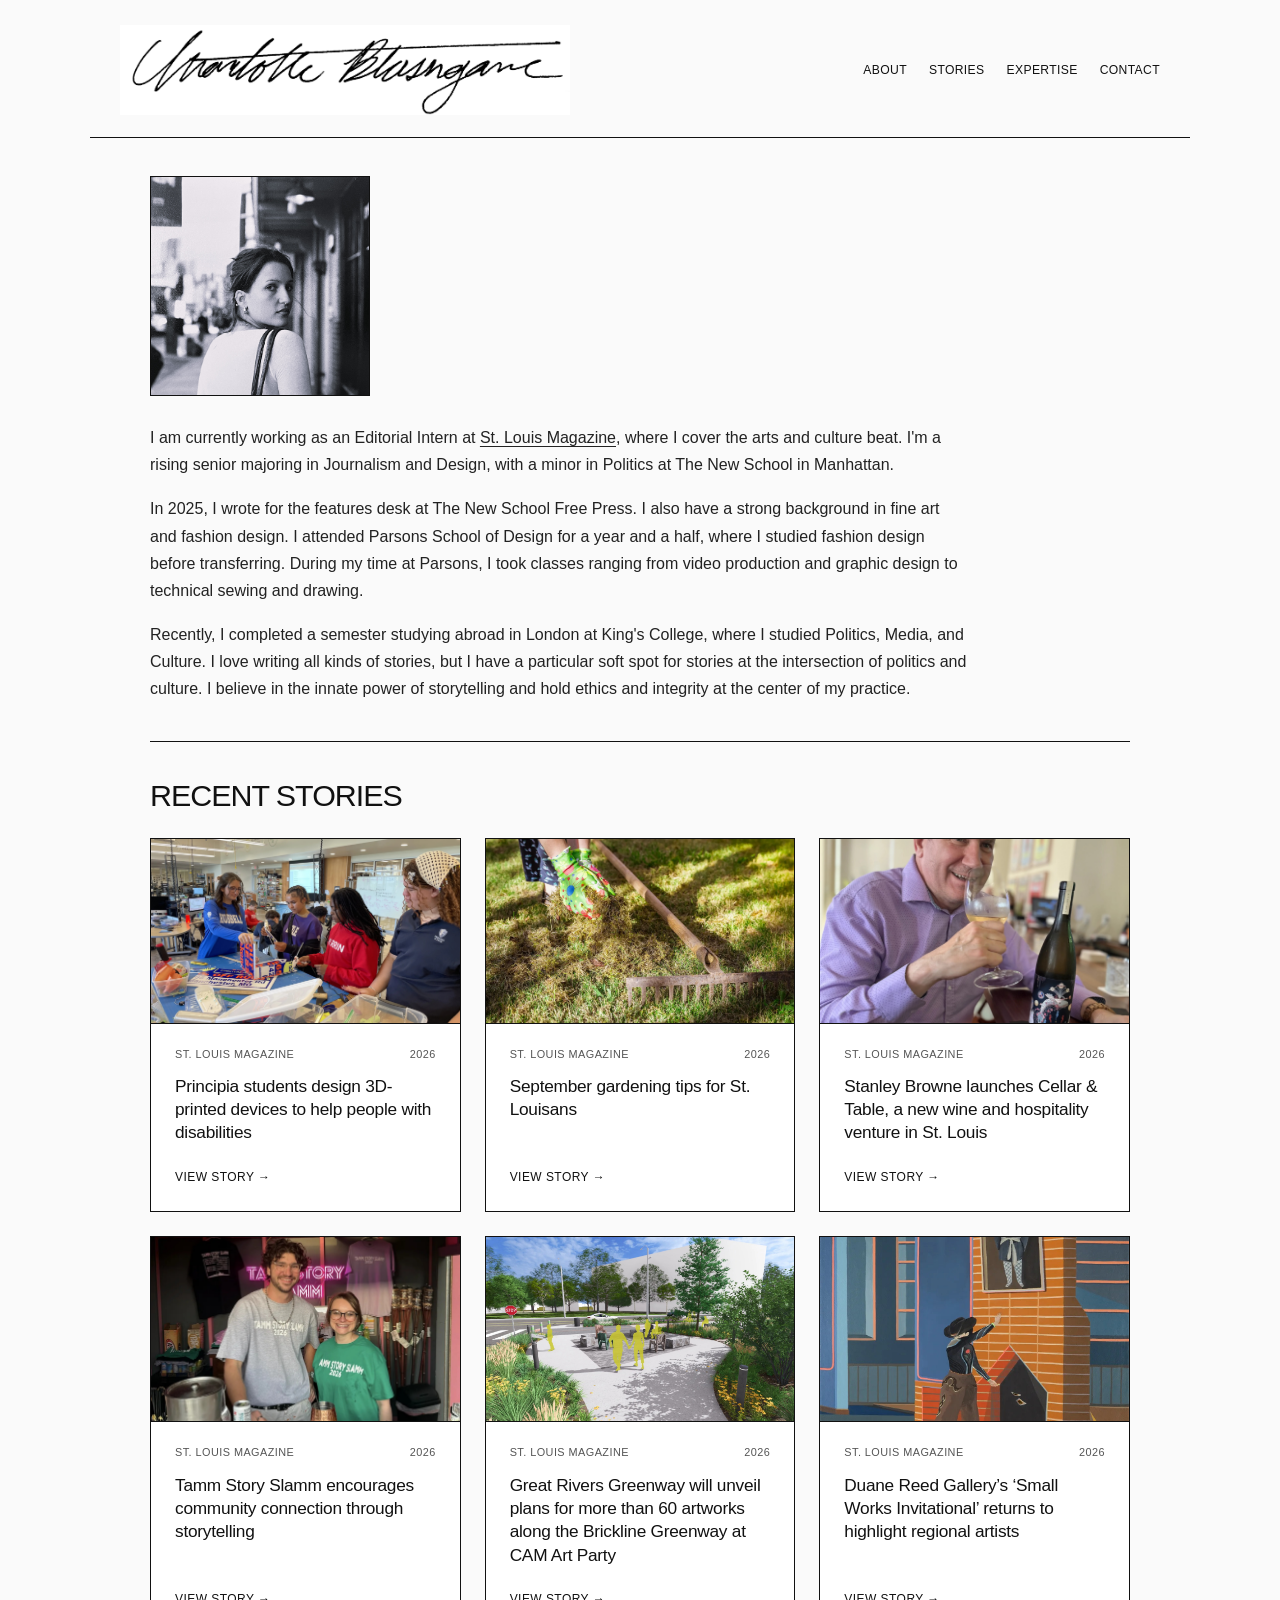
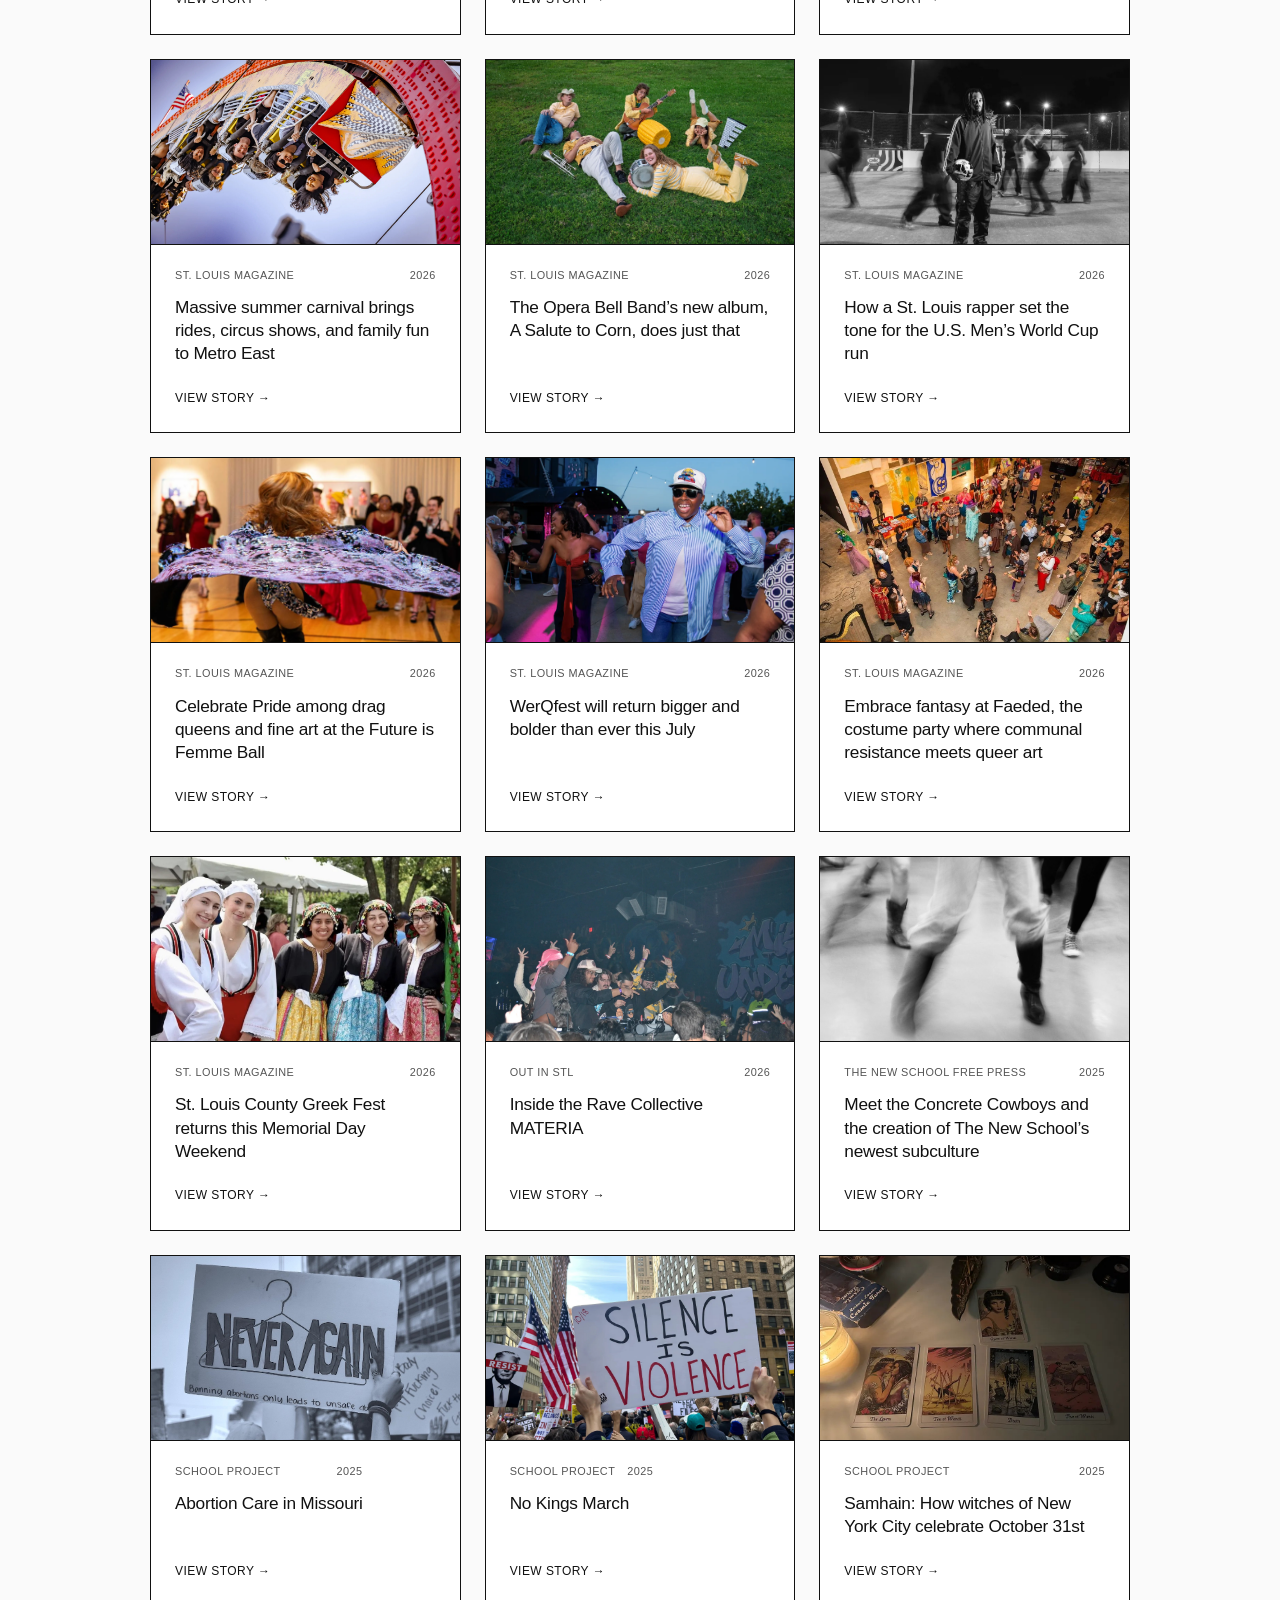
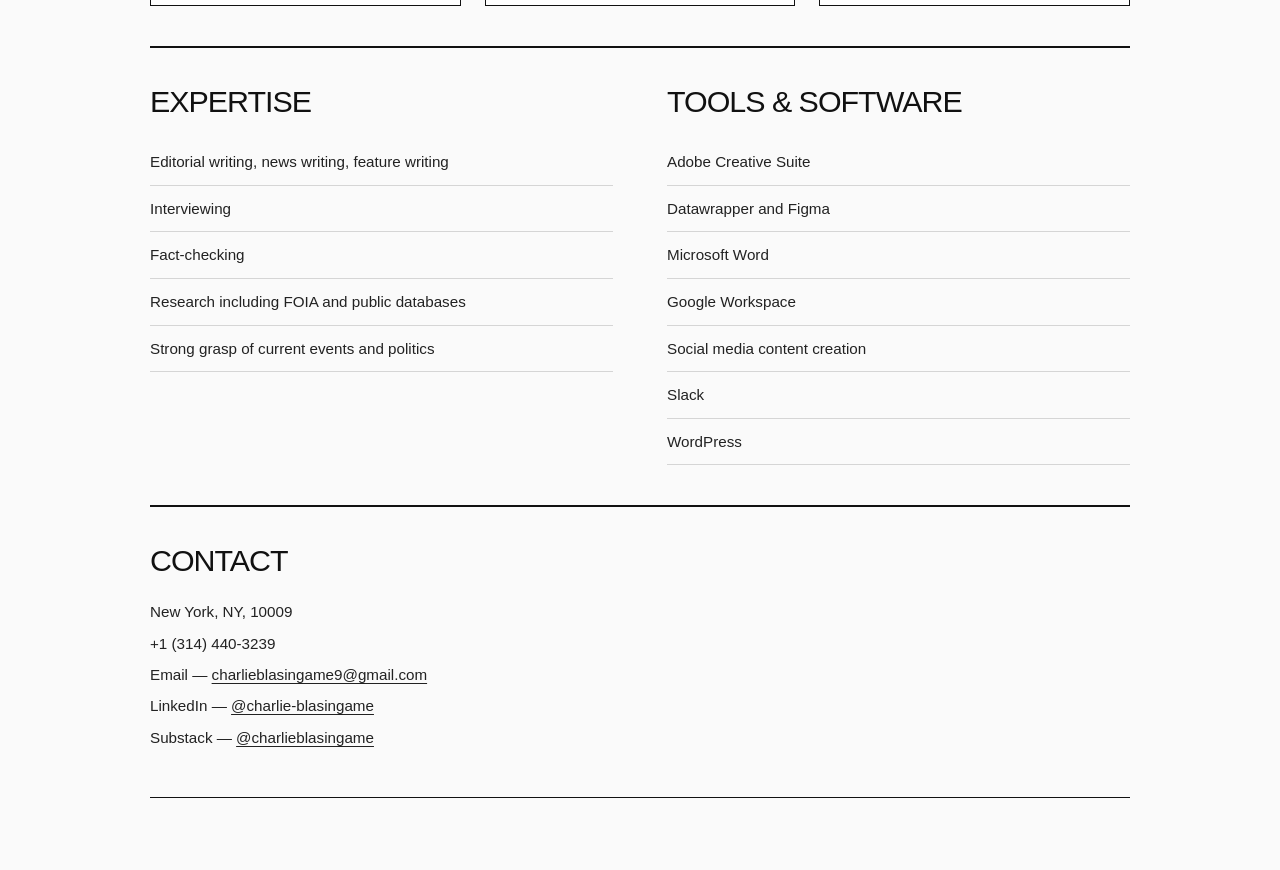
==== commit 90ad5c9a: "Remove section index spans from HTML Removed section index spans from Recent Stories and Contact sec" ====
--- a/index.html
+++ b/index.html
@@ -38,7 +38,6 @@
         <section id="stories" class="stories-section">
             <div class="section-heading-row">
                 <h2 class="section-title">Recent Stories</h2>
-                <span class="section-index">01 / ARCHIVE</span>
             </div>
             <div class="stories-grid" id="stories-grid" aria-live="polite"></div>
         </section>
@@ -86,7 +85,6 @@
         <section id="contact" class="contact-section">
             <div class="section-heading-row">
                 <h2 class="section-title">Contact</h2>
-                <span class="section-index">03 / GET IN TOUCH</span>
             </div>
             <p>New York, NY, 10009</p>
             <p>+1 (314) 440-3239</p>
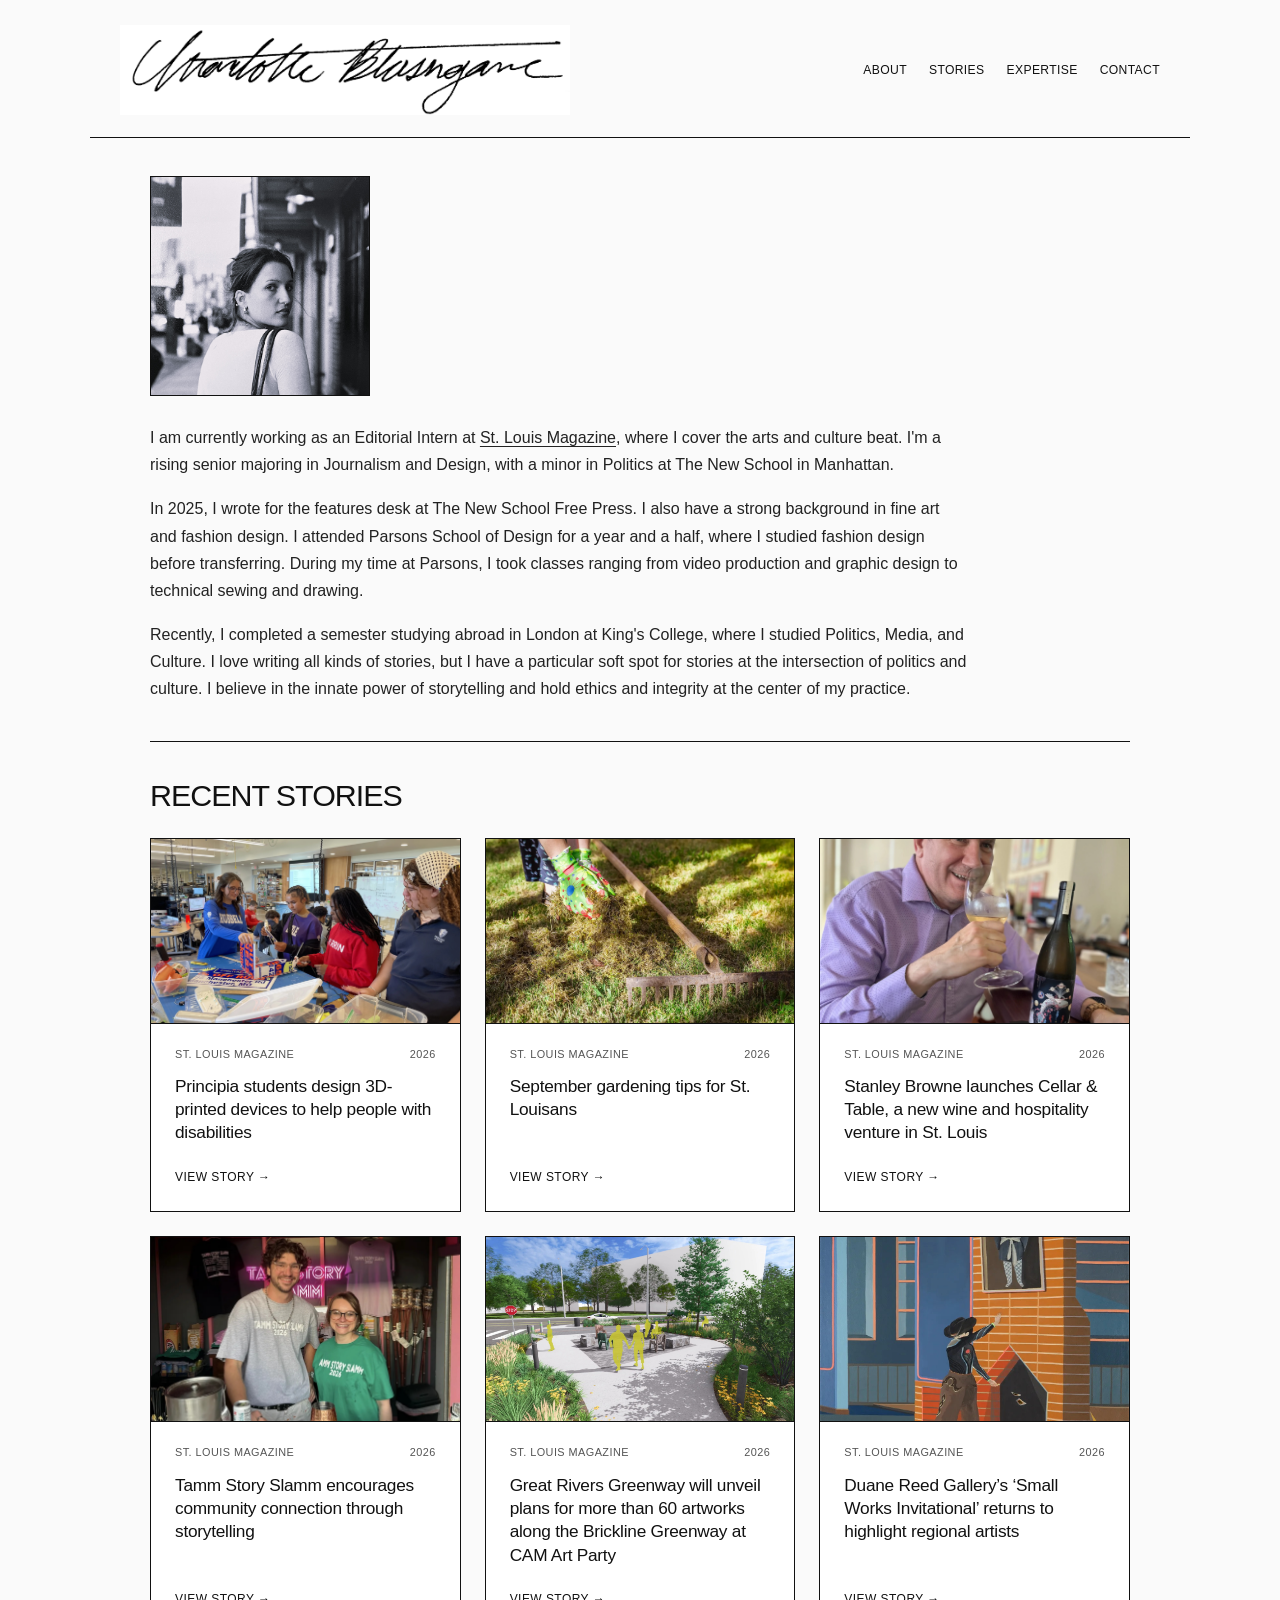
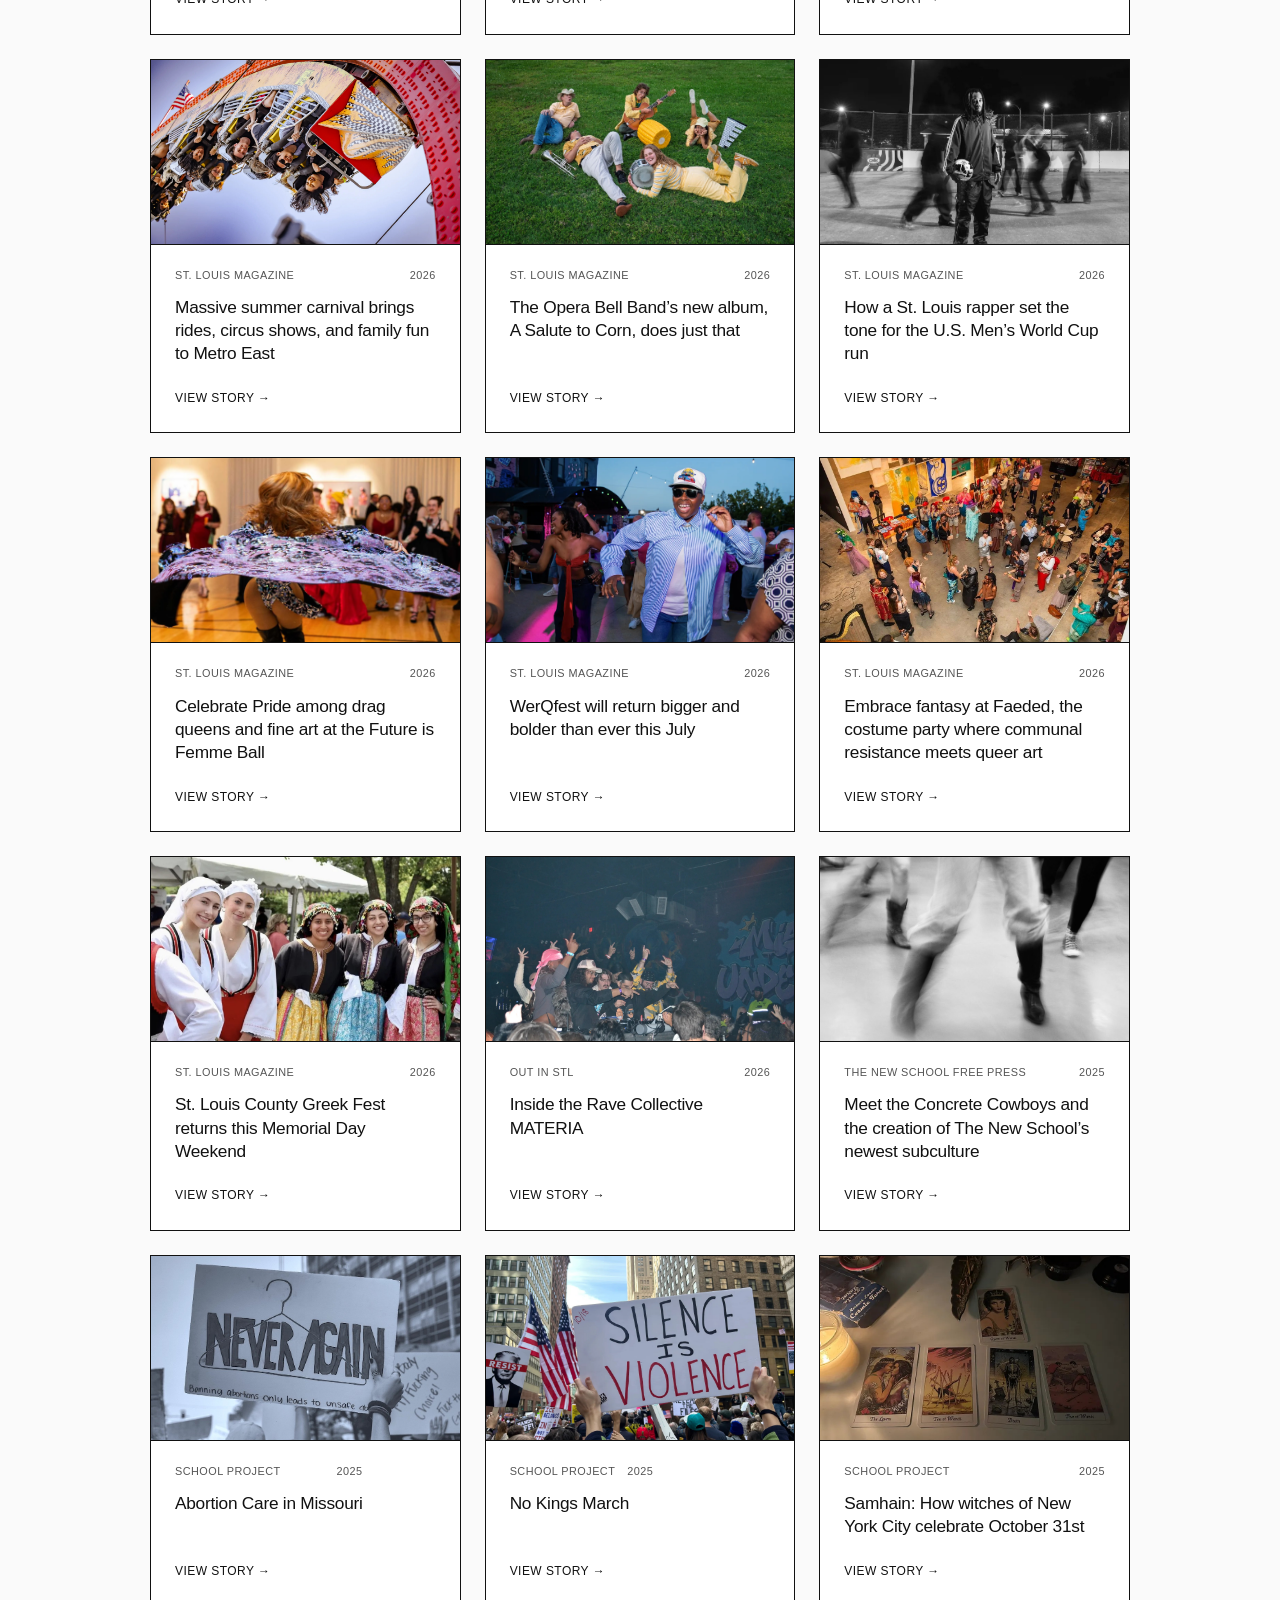
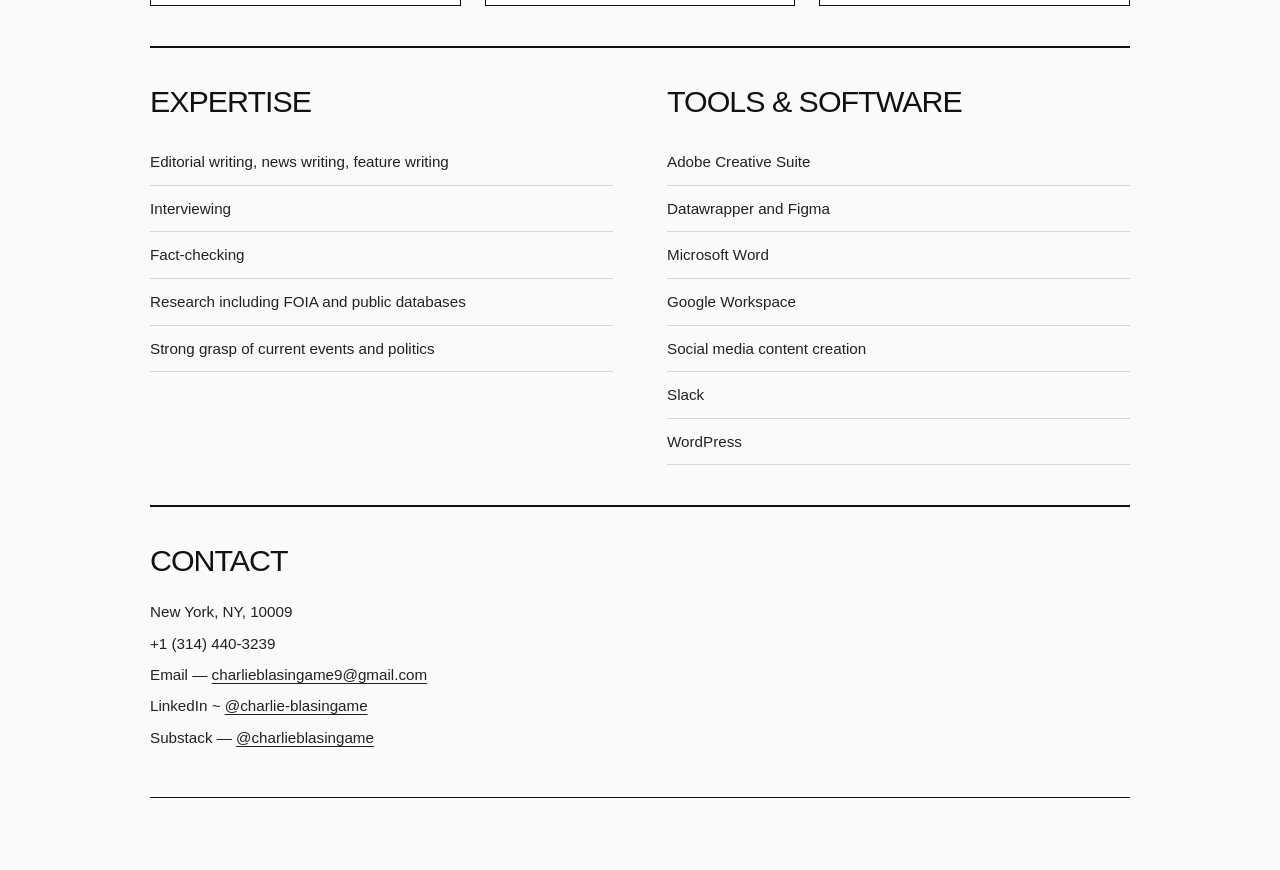
==== commit 8c76e9ab: "Update LinkedIn link in index.html" ====
--- a/index.html
+++ b/index.html
@@ -89,7 +89,7 @@
             <p>New York, NY, 10009</p>
             <p>+1 (314) 440-3239</p>
             <p>Email — <a href="mailto:charlieblasingame9@gmail.com">charlieblasingame9@gmail.com</a></p>
-            <p>LinkedIn — <a href="https://linkedin.com/in/charlie-blasingame" target="_blank" rel="noopener noreferrer">@charlie-blasingame</a></p>
+<p>LinkedIn ~ <a href="https://www.linkedin.com/in/charlie-blasingame-3571572aa/?isSelfProfile=false" target="_blank" rel="noopener noreferrer">@charlie-blasingame</a></p>
             <p>Substack — <a href="https://substack.com/@charlieblasingame" target="_blank" rel="noopener noreferrer">@charlieblasingame</a></p>
         </section>
     </main>
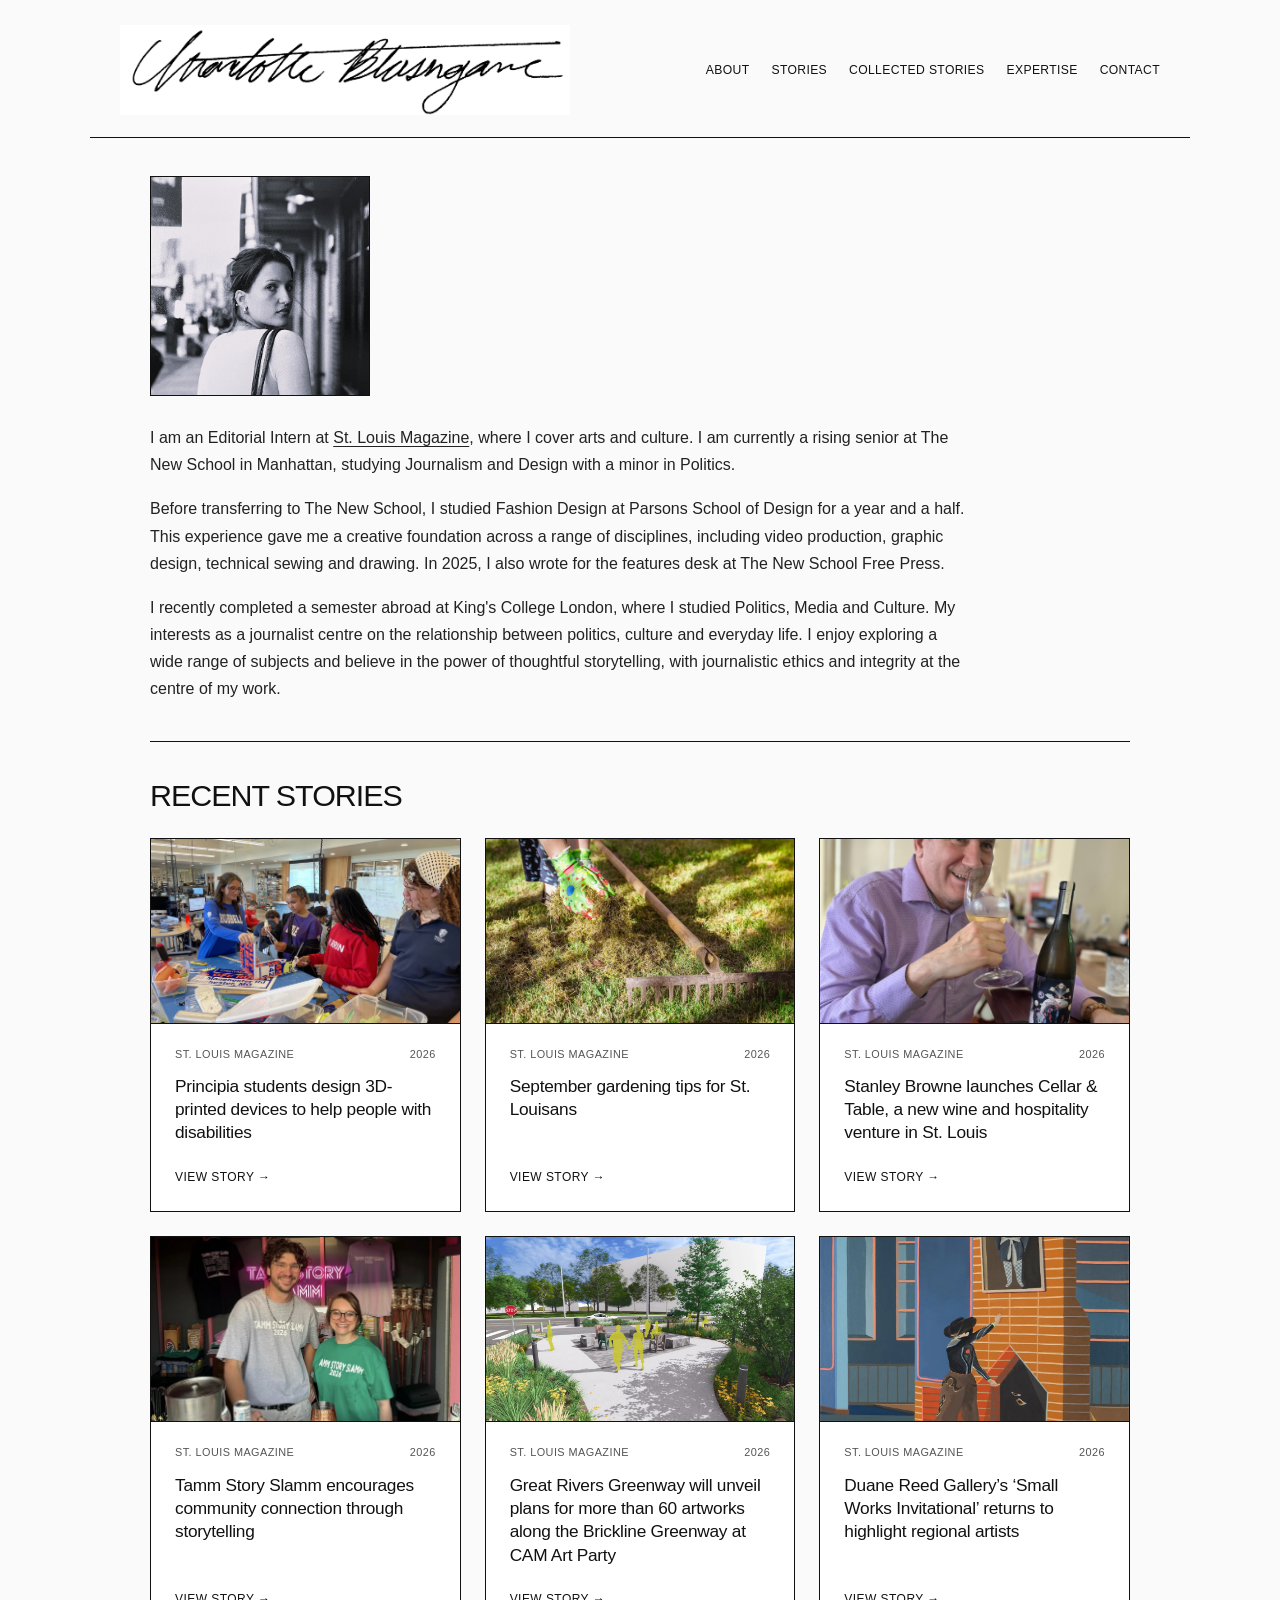
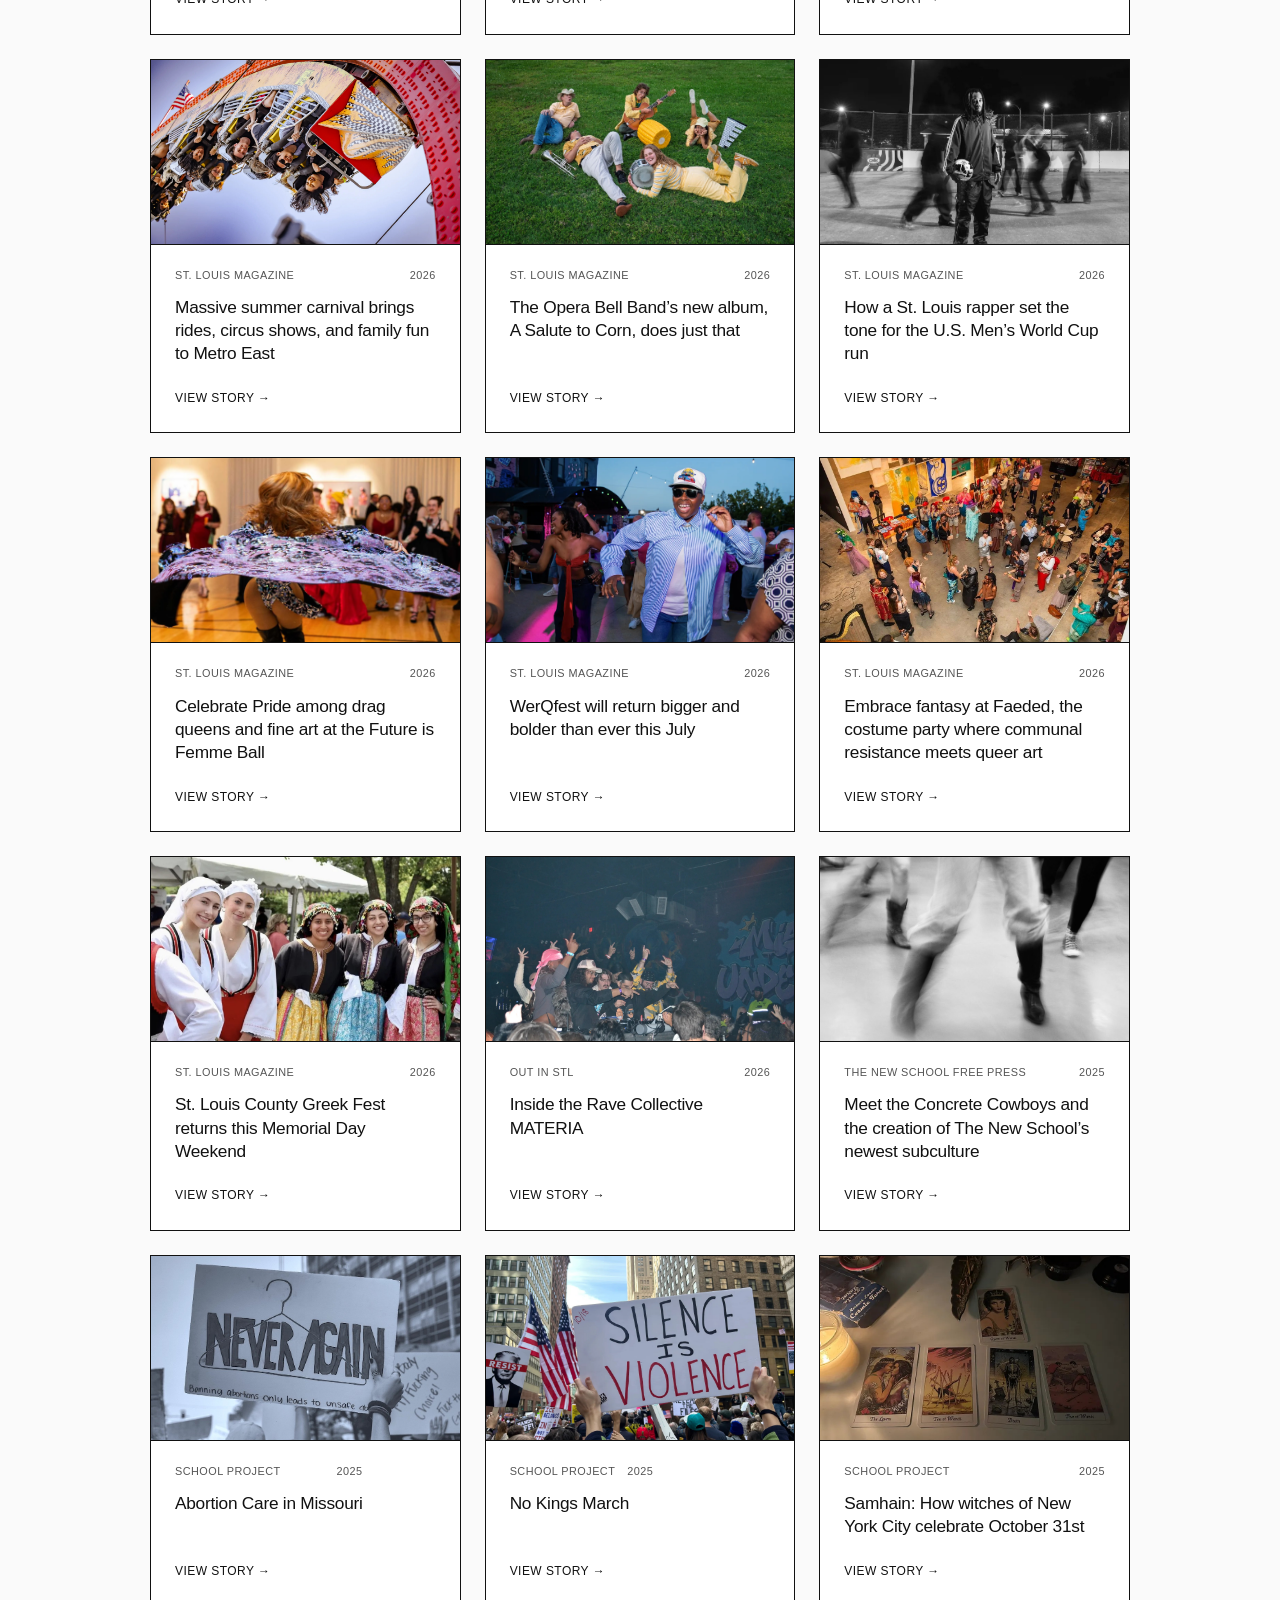
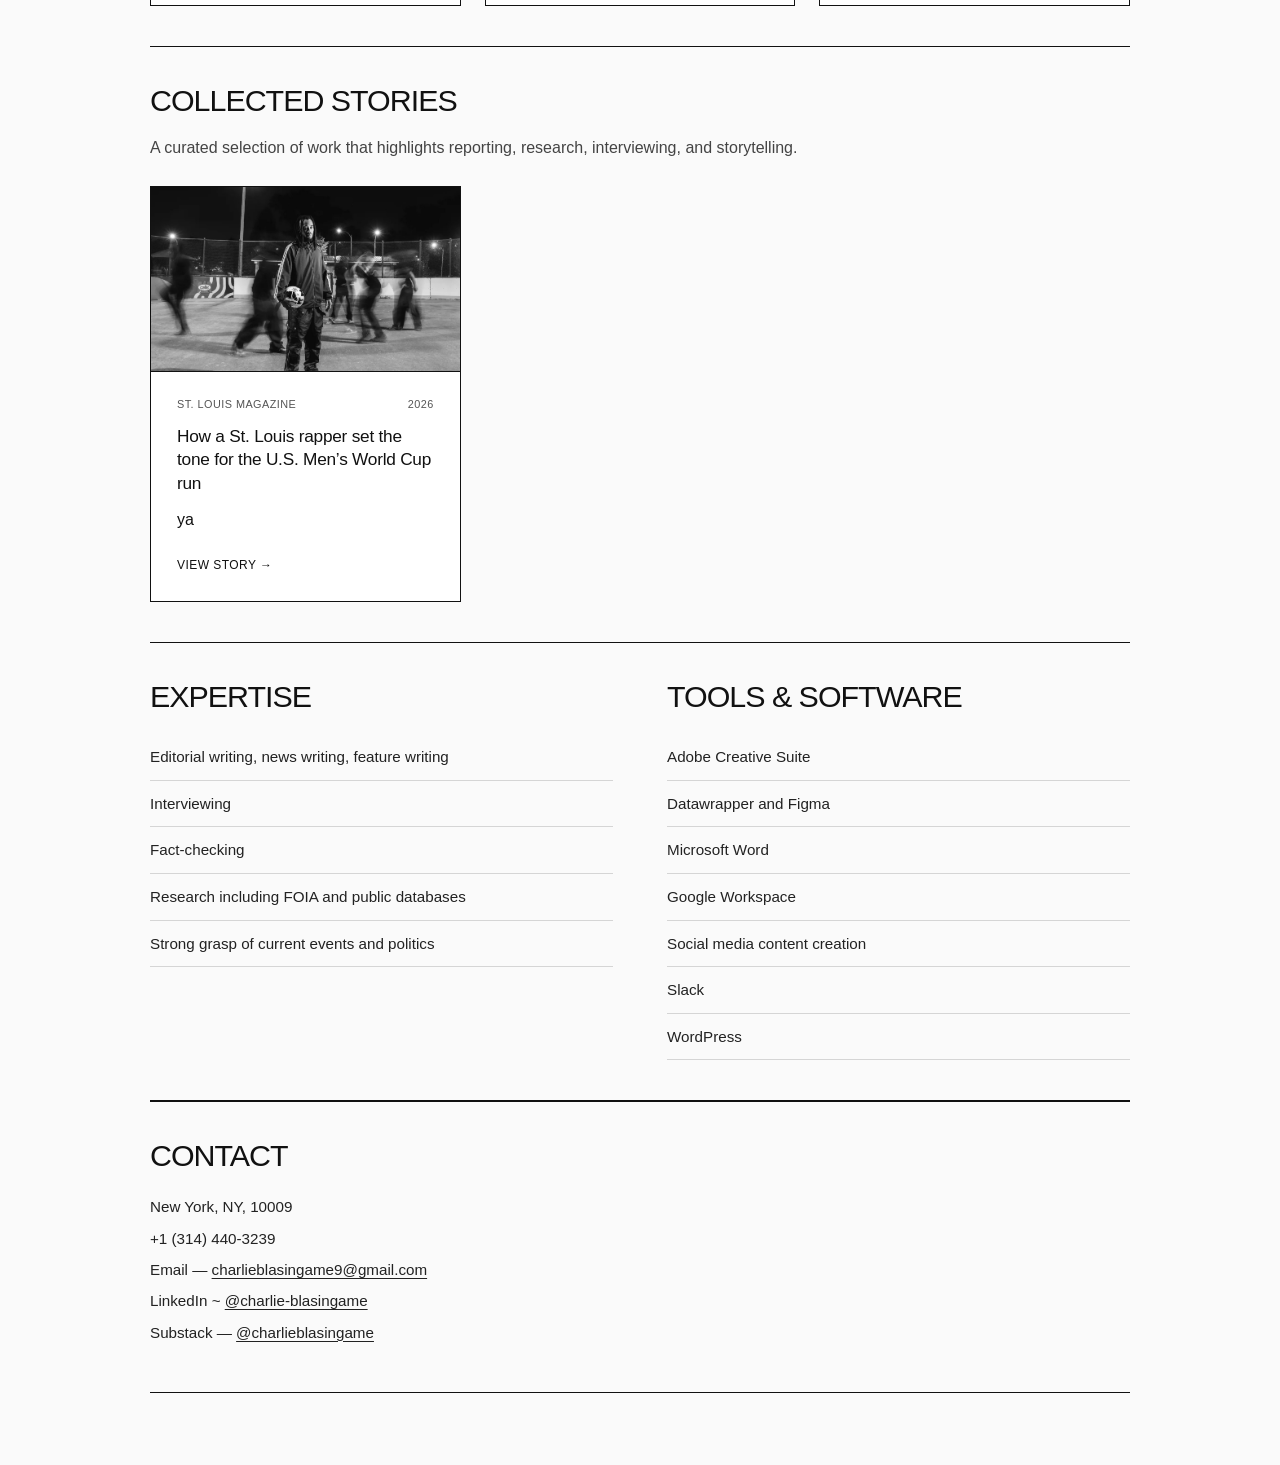
==== commit 31c98465: "Revise bio content and update profile image Updated the bio content and profile image in the about s" ====
--- a/index.html
+++ b/index.html
@@ -24,12 +24,14 @@
     <main class="container" id="top">
         <section id="about" class="about-section">
             <div class="profile-image-container">
-                <img src="images/profile.jpg" alt="Charlie Blasingame" class="profile-img">
+                <img src="images/profile.jpg" alt="Charlie Blasingame" class="profile-img" id="profile-img">
             </div>
-            <div class="bio-content">
-                <p>I am currently working as an Editorial Intern at <a href="https://www.stlmag.com/author/charlie-blasingame/" target="_blank" rel="noopener noreferrer">St. Louis Magazine</a>, where I cover the arts and culture beat. I'm a rising senior majoring in Journalism and Design, with a minor in Politics at The New School in Manhattan.</p>
-                <p>In 2025, I wrote for the features desk at The New School Free Press. I also have a strong background in fine art and fashion design. I attended Parsons School of Design for a year and a half, where I studied fashion design before transferring. During my time at Parsons, I took classes ranging from video production and graphic design to technical sewing and drawing.</p>
-                <p>Recently, I completed a semester studying abroad in London at King's College, where I studied Politics, Media, and Culture. I love writing all kinds of stories, but I have a particular soft spot for stories at the intersection of politics and culture. I believe in the innate power of storytelling and hold ethics and integrity at the center of my practice.</p>
+            <div class="bio-content" id="bio-content" aria-live="polite">
+                <p>I am an Editorial Intern at <a href="https://www.stlmag.com/author/charlie-blasingame/" target="_blank" rel="noopener noreferrer">St. Louis Magazine</a>, where I cover arts and culture. I am currently a rising senior at The New School in Manhattan, studying Journalism and Design with a minor in Politics.</p>
+
+                <p>Before transferring to The New School, I studied Fashion Design at Parsons School of Design for a year and a half. This experience gave me a creative foundation across a range of disciplines, including video production, graphic design, technical sewing and drawing. In 2025, I also wrote for the features desk at The New School Free Press.</p>
+
+                <p>I recently completed a semester abroad at King's College London, where I studied Politics, Media and Culture. My interests as a journalist centre on the relationship between politics, culture and everyday life. I enjoy exploring a wide range of subjects and believe in the power of thoughtful storytelling, with journalistic ethics and integrity at the centre of my work.</p>
             </div>
         </section>
 
@@ -47,7 +49,6 @@
         <section id="collected-stories" class="collected-section" hidden>
             <div class="section-heading-row">
                 <h2 class="section-title">Collected Stories</h2>
-                <span class="section-index">02 / SELECTED WORK</span>
             </div>
             <p class="section-intro">A curated selection of work that highlights reporting, research, interviewing, and storytelling.</p>
             <div class="stories-grid collected-grid" id="collected-stories-grid" aria-live="polite"></div>
@@ -89,7 +90,7 @@
             <p>New York, NY, 10009</p>
             <p>+1 (314) 440-3239</p>
             <p>Email — <a href="mailto:charlieblasingame9@gmail.com">charlieblasingame9@gmail.com</a></p>
-<p>LinkedIn ~ <a href="https://www.linkedin.com/in/charlie-blasingame-3571572aa/?isSelfProfile=false" target="_blank" rel="noopener noreferrer">@charlie-blasingame</a></p>
+            <p>LinkedIn ~ <a href="https://www.linkedin.com/in/charlie-blasingame-3571572aa/?isSelfProfile=false" target="_blank" rel="noopener noreferrer">@charlie-blasingame</a></p>
             <p>Substack — <a href="https://substack.com/@charlieblasingame" target="_blank" rel="noopener noreferrer">@charlieblasingame</a></p>
         </section>
     </main>
